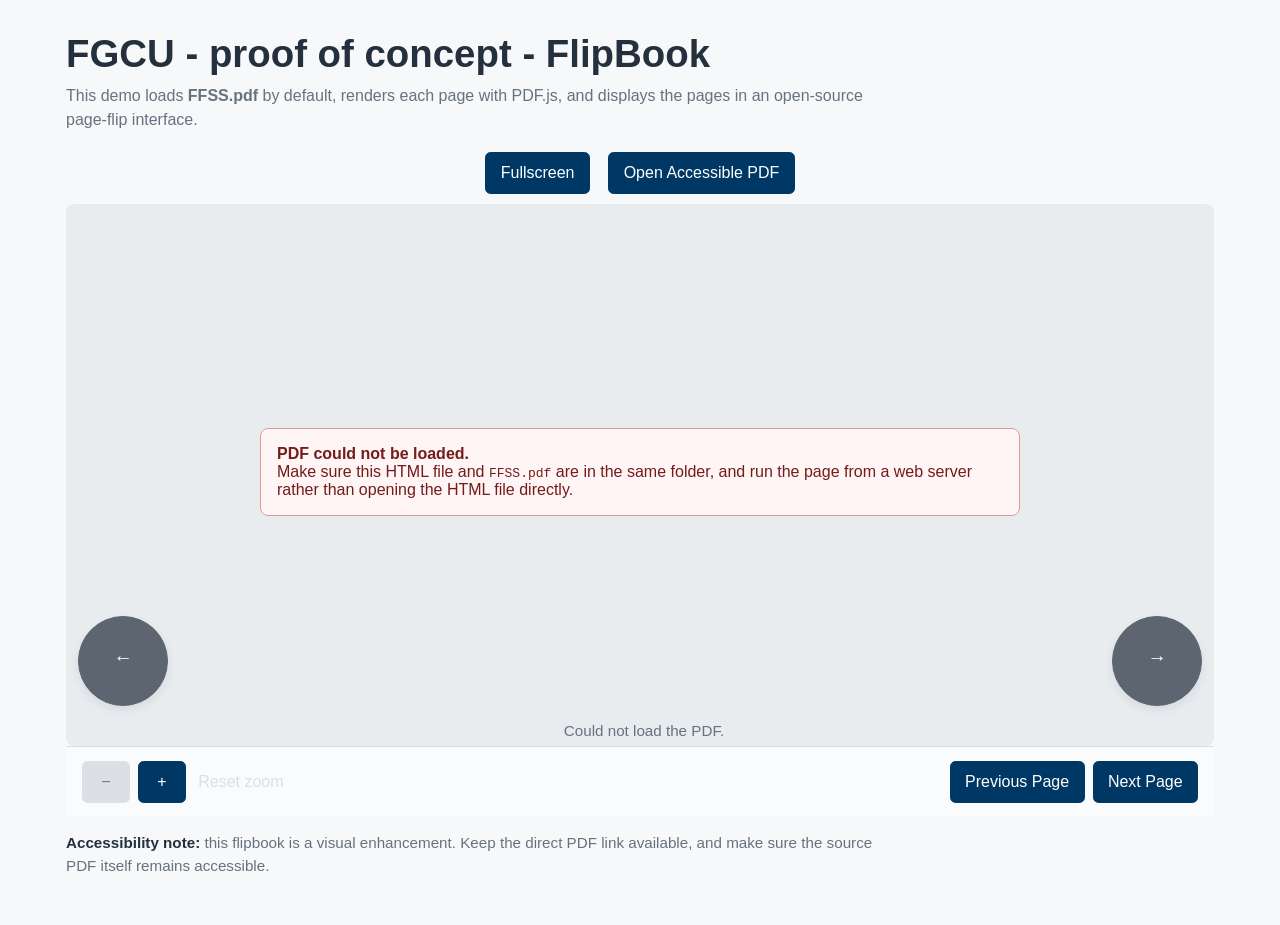
==== index.html @ 39fd260d "Add flipbook loading and zoom improvements" ====
<!doctype html>
<html lang="en">

<head>
  <meta charset="utf-8" />
  <meta name="viewport" content="width=device-width, initial-scale=1" />
  <title>FGCU - proof of concept - FlipBook</title>

  <!-- StPageFlip / page-flip CSS -->
  <link rel="stylesheet" href="vendor/page-flip/css/page-flip.css" />
  <link rel="stylesheet" href="styles.css" />
</head>

<body>
  <a class="skip-link" href="#main-content">Skip to main content</a>
  <main class="page-wrapper" id="main-content">
    <section class="intro" aria-labelledby="book-title">
      <h1 id="book-title">FGCU - proof of concept - FlipBook</h1>
      <p>
        This demo loads <strong>FFSS.pdf</strong> by default, renders each page with PDF.js,
        and displays the pages in an open-source page-flip interface.
      </p>
    </section>

    <div class="book-frame">
      <div class="book-topbar" role="group" aria-label="Book top controls">
        <button type="button" id="fullscreenBtn" aria-controls="flipbook" aria-label="Toggle fullscreen view">Fullscreen</button>

        <a class="pdf-link" href="FFSS.pdf" target="_blank" rel="noopener noreferrer" aria-label="Open the PDF in a new tab">
          Open Accessible PDF
        </a>
      </div>

      <div class="status-wrapper status-wrapper--top" aria-hidden="true">
        &nbsp;
      </div>
      <section class="book-shell" role="region" aria-label="PDF flipbook viewer" aria-describedby="flipbook-help">
        <div class="book-loading" id="bookLoading" aria-hidden="true">
          <img src="images/loading-bar-book.gif" alt="" />
        </div>
        <button type="button" class="book-nav-btn left" id="bookPrevBtn" aria-label="Previous page">←</button>
        <button type="button" class="book-nav-btn right" id="bookNextBtn" aria-label="Next page">→</button>
        <div class="cover-overlay" aria-hidden="true">
          <div class="cover-zone left"></div>
          <div class="cover-zone right"></div>
        </div>
        <p id="flipbook-help" class="sr-only">Use the previous and next buttons or the left and right arrow keys to move through the book.</p>
        <div id="flipbook" role="group" aria-label="Flipbook pages" tabindex="0"></div>
      </section>
      <div class="status-wrapper status-wrapper--bottom" role="status" aria-live="polite" aria-atomic="true">
        <span id="status">Loading PDF…</span>
      </div>

      <div class="toolbar" role="group" aria-label="Flipbook controls">
        <div class="zoom-group">
          <button type="button" class="zoom-btn" id="zoomOutBtn" aria-label="Zoom out">−</button>
          <button type="button" class="zoom-btn" id="zoomInBtn" aria-label="Zoom in">+</button>
          <button type="button" class="zoom-btn zoom-btn--text" id="resetZoomBtn" aria-label="Reset zoom">Reset zoom</button>
        </div>
        <div class="page-group">
          <button type="button" id="prevBtn" aria-controls="flipbook">Previous Page</button>
          <button type="button" id="nextBtn" aria-controls="flipbook">Next Page</button>
        </div>
      </div>
    </div>

    <p class="fallback-note">
      <strong>Accessibility note:</strong> this flipbook is a visual enhancement. Keep the
      direct PDF link available, and make sure the source PDF itself remains accessible.
    </p>
  </main>

  <!-- StPageFlip / page-flip -->
  <script src="vendor/page-flip/js/page-flip.browser.min.js"></script>

  <!-- PDF.js and flipbook setup -->
  <script type="module" src="app.js"></script>
</body>

</html>
---- vendor/page-flip/css/page-flip.css ----
.stf__parent {
  position: relative;
  display: block;
  box-sizing: border-box;
  transform: translateZ(0);

  -ms-touch-action: pan-y;
  touch-action: pan-y;
}

.sft__wrapper {
  position: relative;
  width: 100%;
  box-sizing: border-box;
}

.stf__parent canvas {
  position: absolute;
  width: 100%;
  height: 100%;
  left: 0;
  top: 0;
}

.stf__block {
  position: absolute;
  width: 100%;
  height: 100%;
  box-sizing: border-box;
  perspective: 2000px;
}

.stf__item {
  display: none;
  position: absolute;
  transform-style: preserve-3d;
}

.stf__outerShadow {
  position: absolute;
  left: 0;
  top: 0;
}

.stf__innerShadow {
  position: absolute;
  left: 0;
  top: 0;
}

.stf__hardShadow {
  position: absolute;
  left: 0;
  top: 0;
}

.stf__hardInnerShadow {
  position: absolute;
  left: 0;
  top: 0;
}
---- styles.css ----
:root {
  --bg: #f7f8fa;
  --panel: #ffffff;
  --text: #24303d;
  --muted: #67727f;
  --border: #d7dde3;
  --focus: #174a7c;
  --gray-accent: #e8ecef;
  --fgcu-navy: #003865;
  --fgcu-gold: #fdb913;
  --fgcu-green: #4f7942;
  --fgcu-disabled: #d9dde2;
  --fgcu-dark-gray: #5c6570;
}

* {
  box-sizing: border-box;
}

body {
  margin: 0;
  font-family: Arial, Helvetica, sans-serif;
  background: var(--bg);
  color: var(--text);
}

.skip-link {
  position: absolute;
  left: -9999px;
  top: 0;
  z-index: 1000;
  background: var(--fgcu-navy);
  color: #fff;
  padding: 0.75rem 1rem;
  border-radius: 0 0 0.35rem 0;
  text-decoration: none;
}

.skip-link:focus {
  left: 0;
}

.sr-only {
  position: absolute;
  width: 1px;
  height: 1px;
  padding: 0;
  margin: -1px;
  overflow: hidden;
  clip: rect(0, 0, 0, 0);
  white-space: nowrap;
  border: 0;
}

.page-wrapper {
  max-width: 1180px;
  margin: 0 auto;
  padding: 2rem 1rem;
}

.intro {
  max-width: 820px;
  margin-bottom: 1.25rem;
}

.intro h1 {
  margin: 0 0 0.5rem;
  font-size: clamp(1.7rem, 3vw, 2.4rem);
}

.intro p {
  margin: 0;
  color: var(--muted);
  line-height: 1.5;
}

.book-frame {
  overflow: hidden;
}

.toolbar {
  display: flex;
  flex-wrap: wrap;
  justify-content: space-between;
  gap: 0.5rem;
  align-items: center;
  padding: 0.85rem 1rem;
  background: #f9fbfc;
  border-top: 1px solid var(--border);
}

.toolbar .zoom-group,
.toolbar .page-group {
  display: flex;
  align-items: center;
  gap: 0.5rem;
  flex-wrap: wrap;
}

.toolbar .page-group {
  margin-left: auto;
}

.toolbar .zoom-btn {
  min-width: 3rem;
  padding-inline: 0.7rem;
}

.toolbar .zoom-btn--text {
  background: transparent;
  border-color: transparent;
  color: var(--fgcu-navy);
  padding-inline: 0.2rem;
  min-width: auto;
}

.toolbar .zoom-btn--text:hover {
  background: transparent;
  color: #002b4d;
  text-decoration: underline;
}

.toolbar .zoom-btn--text:disabled {
  background: transparent;
  border-color: transparent;
  color: var(--fgcu-disabled);
  text-decoration: none;
}

.page-status {
  display: flex;
  justify-content: center;
  align-items: center;
  padding: 0.65rem 1rem;
  background: #f3f5f7;
  color: var(--muted);
  font-size: 0.95rem;
}

.status-wrapper {
  width: 100%;
  display: flex;
  justify-content: center;
  align-items: center;
  background: var(--gray-accent);
}

.status-wrapper--top {
  border-top-left-radius: 0.5rem;
  border-top-right-radius: 0.5rem;
}

.status-wrapper--bottom {
  border-bottom-left-radius: 0.5rem;
  border-bottom-right-radius: 0.5rem;
}

.book-topbar {
  display: flex;
  justify-content: center;
  gap: 0.75rem;
  padding: 0 0 10px 0;
}

.book-topbar button,
.book-topbar .pdf-link {
  margin: 0 0.2rem;
}

button,
.pdf-link {
  border: 1px solid var(--fgcu-navy);
  background: var(--fgcu-navy);
  color: #fff;
  padding: 0.65rem 0.9rem;
  border-radius: 0.35rem;
  cursor: pointer;
  font-size: 1rem;
  line-height: 1.2;
  text-decoration: none;
}

button:hover,
.pdf-link:hover {
  background: #002b4d;
}

button:focus,
.pdf-link:focus {
  outline: 3px solid rgba(253, 185, 19, 0.35);
  outline-offset: 2px;
}

button:disabled,
.book-nav-btn:disabled {
  background: var(--fgcu-disabled);
  border-color: var(--fgcu-disabled);
  color: #6b6b6b;
  cursor: not-allowed;
  opacity: 0.9;
}

#status {
  min-height: 1.5rem;
  font-size: 0.95rem;
  color: var(--muted);
  margin-left: 0.5rem;
}

.book-shell {
  position: relative;
  isolation: isolate;
  padding: 1rem 3rem;
  overflow: hidden;
  min-height: 500px;
  display: flex;
  align-items: center;
  justify-content: center;
  background: var(--gray-accent);
  scrollbar-width: none;
  -ms-overflow-style: none;
  touch-action: none;
}

.book-shell::-webkit-scrollbar {
  display: none;
}

.book-shell.is-zoomed {
  cursor: grab;
}

.book-shell.is-zoomed.is-dragging {
  cursor: grabbing;
}

.book-shell.is-zoomed .book-nav-btn {
  display: none;
}

.book-loading {
  position: absolute;
  inset: 0;
  z-index: 5;
  display: flex;
  align-items: center;
  justify-content: center;
  background: var(--gray-accent);
  pointer-events: none;
}

.book-loading.is-hidden {
  display: none;
}

.book-loading img {
  display: block;
  max-width: min(130px, 30vw);
  height: auto;
  opacity: 0.5;
}

#flipbook {
  transform: translate(var(--flipbook-pan-x, 0px), var(--flipbook-pan-y, 0px)) scale(var(--flipbook-zoom, 1));
  transform-origin: center center;
  transition: transform 0.2s ease;
  will-change: transform;
}

.book-shell.is-zoomed #flipbook {
  transition: none;
}

.book-nav-btn {
  position: absolute;
  bottom: 1rem;
  z-index: 2;
  width: 90px;
  height: 90px;
  border: 1px solid var(--fgcu-dark-gray);
  border-radius: 50%;
  background: var(--fgcu-dark-gray);
  color: #fff;
  box-shadow: 0 4px 10px rgba(15, 23, 42, 0.08);
  display: flex;
  align-items: center;
  justify-content: center;
  font-size: 1.2rem;
  font-weight: 700;
  padding: 0px 0px 6px 0px;
  line-height: 1;
}

.book-nav-btn:hover {
  background: #6a737c;
}

.book-nav-btn.left {
  left: 0.75rem;
  background: var(--fgcu-dark-gray);
  border-color: var(--fgcu-dark-gray);
}

.book-nav-btn.right {
  right: 0.75rem;
  background: var(--fgcu-dark-gray);
  border-color: var(--fgcu-dark-gray);
}

.book-nav-btn.left:hover {
  background: #6a737c;
  border-color: #6a737c;
}

.book-nav-btn.right:hover {
  background: #6a737c;
  border-color: #6a737c;
}

.cover-overlay {
  position: absolute;
  inset: 0;
  z-index: 3;
  pointer-events: none;
  display: none;
}

.cover-zone {
  position: absolute;
  top: 0;
  bottom: 0;
  width: 50%;
  background: rgba(15, 23, 42, 0.08);
  border: 3px solid transparent;
  box-sizing: border-box;
  pointer-events: auto;
  touch-action: manipulation;
  cursor: pointer;
  z-index: 4;
}

.cover-zone.left {
  left: 0;
  border-color: red;
}

.cover-zone.right {
  right: 0;
  border-color: green;
}

#flipbook {
  position: relative;
  z-index: 1;
  margin: 0 auto;
  border: 40px solid var(--gray-accent);
}

.page {
  background: white;
  box-shadow: 0 0 10px rgba(0, 0, 0, 0.16);
  overflow: hidden;
}

.page canvas {
  display: block;
  width: 100%;
  height: 100%;
}

.fallback-note {
  max-width: 820px;
  margin-top: 1rem;
  font-size: 0.95rem;
  color: var(--muted);
  line-height: 1.5;
}

.fallback-note strong {
  color: var(--text);
}

.error {
  max-width: 760px;
  padding: 1rem;
  border: 1px solid #d99;
  background: #fff5f5;
  color: #741b1b;
  border-radius: 0.5rem;
}

@media (max-width: 767px) {
  .page-wrapper {
    padding: 0;
  }

  .intro {
    padding: 1rem 1rem 0;
  }

  .book-frame {
    border: 0;
    border-radius: 0;
    box-shadow: none;
    width: 100%;
    background: transparent;
  }

  .cover-overlay {
    display: block;
  }

  .cover-zone {
    background: transparent;
    border: 0;
  }

  .toolbar {
    align-items: stretch;
    padding: 0.85rem 1rem;
  }

  button,
  .pdf-link {
    width: 100%;
    text-align: center;
  }

  #status {
    width: 100%;
    margin-left: 0;
  }

  .book-shell {
    min-height: 420px;
    padding: 0.5rem 2.5rem;
  }
}
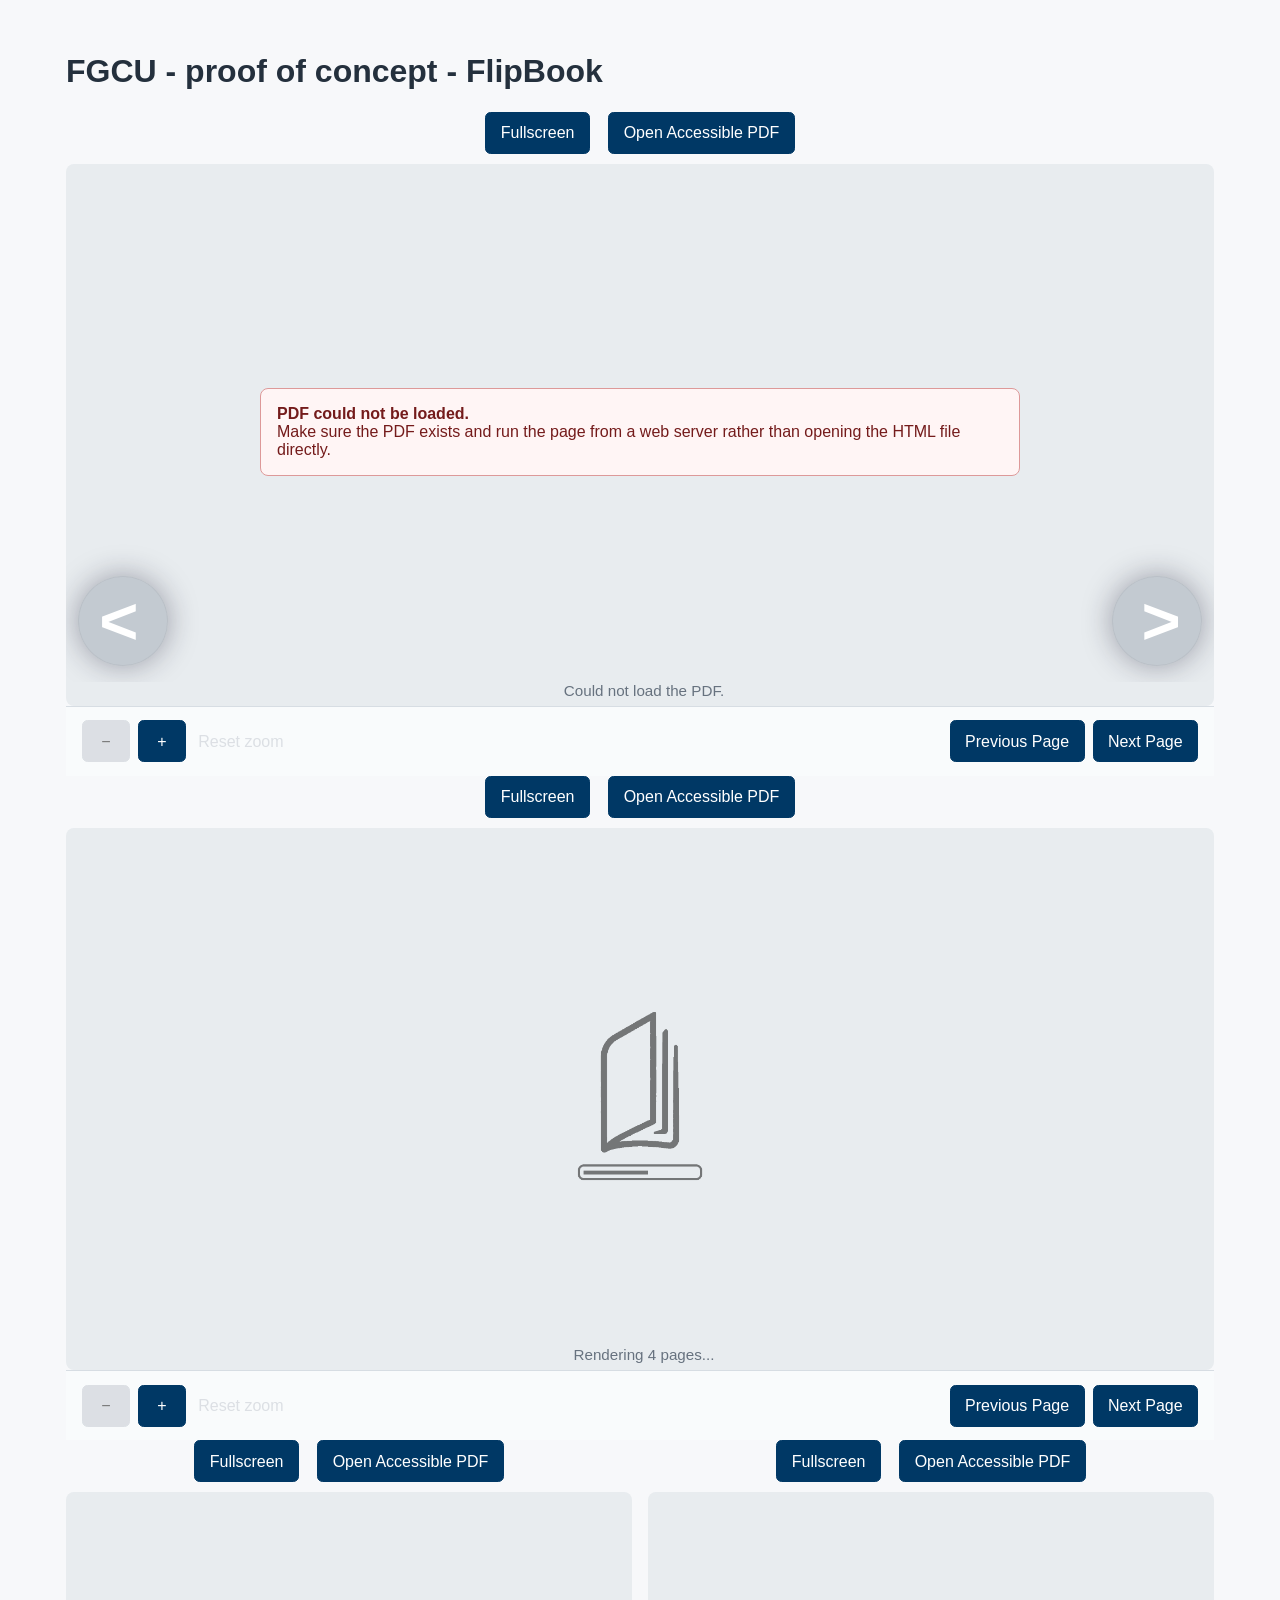
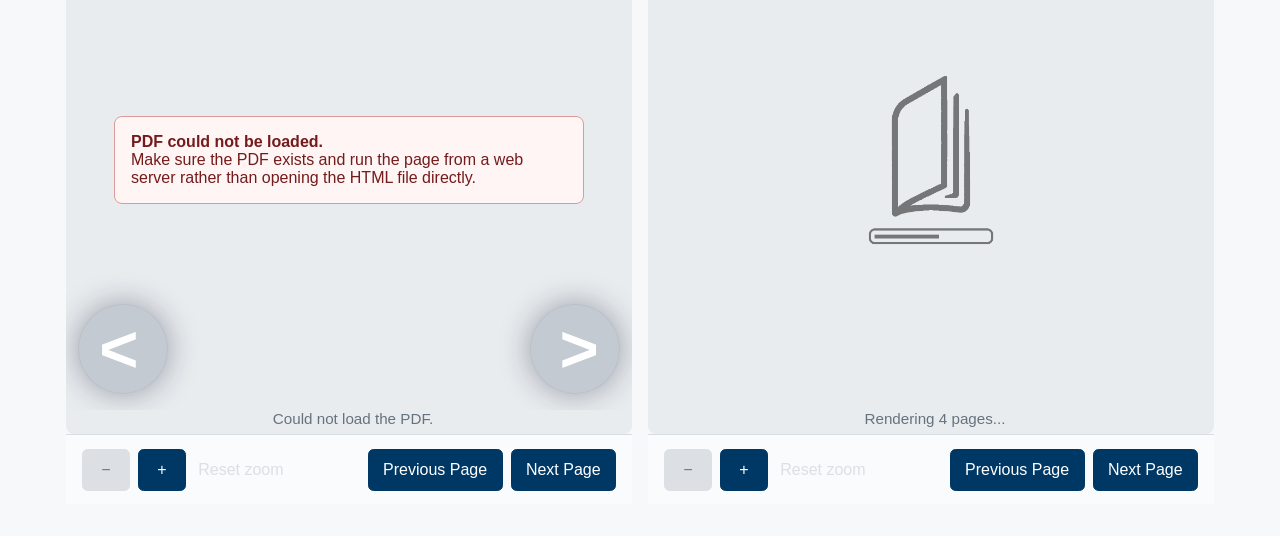
==== commit 5652e5f4: "Refactor flipbook into reusable instances" ====
--- a/index.html
+++ b/index.html
@@ -14,60 +14,17 @@
 <body>
   <a class="skip-link" href="#main-content">Skip to main content</a>
   <main class="page-wrapper" id="main-content">
-    <section class="intro" aria-labelledby="book-title">
-      <h1 id="book-title">FGCU - proof of concept - FlipBook</h1>
-      <p>
-        This demo loads <strong>FFSS.pdf</strong> by default, renders each page with PDF.js,
-        and displays the pages in an open-source page-flip interface.
-      </p>
-    </section>
+    <h1 id="book-title">FGCU - proof of concept - FlipBook</h1>
 
-    <div class="book-frame">
-      <div class="book-topbar" role="group" aria-label="Book top controls">
-        <button type="button" id="fullscreenBtn" aria-controls="flipbook" aria-label="Toggle fullscreen view">Fullscreen</button>
+    <div class="pdf-flipbook" data-pdf-url="Annual_Report_Concept_Windows_v3_spreads 1.pdf"></div>
+    <div class="pdf-flipbook" data-pdf-url="FFSS.pdf"></div>
 
-        <a class="pdf-link" href="FFSS.pdf" target="_blank" rel="noopener noreferrer" aria-label="Open the PDF in a new tab">
-          Open Accessible PDF
-        </a>
-      </div>
 
-      <div class="status-wrapper status-wrapper--top" aria-hidden="true">
-        &nbsp;
-      </div>
-      <section class="book-shell" role="region" aria-label="PDF flipbook viewer" aria-describedby="flipbook-help">
-        <div class="book-loading" id="bookLoading" aria-hidden="true">
-          <img src="images/loading-bar-book.gif" alt="" />
-        </div>
-        <button type="button" class="book-nav-btn left" id="bookPrevBtn" aria-label="Previous page">←</button>
-        <button type="button" class="book-nav-btn right" id="bookNextBtn" aria-label="Next page">→</button>
-        <div class="cover-overlay" aria-hidden="true">
-          <div class="cover-zone left"></div>
-          <div class="cover-zone right"></div>
-        </div>
-        <p id="flipbook-help" class="sr-only">Use the previous and next buttons or the left and right arrow keys to move through the book.</p>
-        <div id="flipbook" role="group" aria-label="Flipbook pages" tabindex="0"></div>
-      </section>
-      <div class="status-wrapper status-wrapper--bottom" role="status" aria-live="polite" aria-atomic="true">
-        <span id="status">Loading PDF…</span>
-      </div>
-
-      <div class="toolbar" role="group" aria-label="Flipbook controls">
-        <div class="zoom-group">
-          <button type="button" class="zoom-btn" id="zoomOutBtn" aria-label="Zoom out">−</button>
-          <button type="button" class="zoom-btn" id="zoomInBtn" aria-label="Zoom in">+</button>
-          <button type="button" class="zoom-btn zoom-btn--text" id="resetZoomBtn" aria-label="Reset zoom">Reset zoom</button>
-        </div>
-        <div class="page-group">
-          <button type="button" id="prevBtn" aria-controls="flipbook">Previous Page</button>
-          <button type="button" id="nextBtn" aria-controls="flipbook">Next Page</button>
-        </div>
-      </div>
+    <div class="book-container">
+      <div class="pdf-flipbook" data-pdf-url="Annual_Report_Concept_Windows_v3_spreads 1.pdf"></div>
+      <div class="pdf-flipbook" data-pdf-url="FFSS.pdf"></div>
     </div>
 
-    <p class="fallback-note">
-      <strong>Accessibility note:</strong> this flipbook is a visual enhancement. Keep the
-      direct PDF link available, and make sure the source PDF itself remains accessible.
-    </p>
   </main>
 
   <!-- StPageFlip / page-flip -->
--- a/styles.css
+++ b/styles.css
@@ -78,6 +78,17 @@
   overflow: hidden;
 }
 
+.book-container {
+  display: grid;
+  grid-template-columns: minmax(0, 1fr) minmax(0, 1fr);
+  gap: 1rem;
+  width: 100%;
+}
+
+.book-container > * {
+  min-width: 0;
+}
+
 .toolbar {
   display: flex;
   flex-wrap: wrap;
@@ -200,7 +211,7 @@
   opacity: 0.9;
 }
 
-#status {
+.status {
   min-height: 1.5rem;
   font-size: 0.95rem;
   color: var(--muted);
@@ -238,6 +249,10 @@
   display: none;
 }
 
+.book-nav-btn:disabled {
+  display: none;
+}
+
 .book-loading {
   position: absolute;
   inset: 0;
@@ -260,14 +275,17 @@
   opacity: 0.5;
 }
 
-#flipbook {
+.flipbook-viewport {
+  width: 100%;
+  display: flex;
+  justify-content: center;
   transform: translate(var(--flipbook-pan-x, 0px), var(--flipbook-pan-y, 0px)) scale(var(--flipbook-zoom, 1));
   transform-origin: center center;
   transition: transform 0.2s ease;
   will-change: transform;
 }
 
-.book-shell.is-zoomed #flipbook {
+.book-shell.is-zoomed .flipbook-viewport {
   transition: none;
 }
 
@@ -277,17 +295,17 @@
   z-index: 2;
   width: 90px;
   height: 90px;
-  border: 1px solid var(--fgcu-dark-gray);
+  border: 1px solid #0000000d;
   border-radius: 50%;
-  background: var(--fgcu-dark-gray);
+  background: #65748547;
   color: #fff;
-  box-shadow: 0 4px 10px rgba(15, 23, 42, 0.08);
-  display: flex;
-  align-items: center;
-  justify-content: center;
-  font-size: 1.2rem;
+  box-shadow: 0 0px 30px rgb(25 26 49 / 38%);
+  display: flex;
+  align-items: center;
+  justify-content: center;
+  font-size: 4.2rem;
   font-weight: 700;
-  padding: 0px 0px 6px 0px;
+  padding: 0;
   line-height: 1;
 }
 
@@ -297,14 +315,18 @@
 
 .book-nav-btn.left {
   left: 0.75rem;
-  background: var(--fgcu-dark-gray);
-  border-color: var(--fgcu-dark-gray);
+}
+
+.book-nav-btn.left {
+  padding-right: 0.12em;
 }
 
 .book-nav-btn.right {
   right: 0.75rem;
-  background: var(--fgcu-dark-gray);
-  border-color: var(--fgcu-dark-gray);
+}
+
+.book-nav-btn.right {
+  padding-left: 0.12em;
 }
 
 .book-nav-btn.left:hover {
@@ -349,11 +371,11 @@
   border-color: green;
 }
 
-#flipbook {
+.flipbook-viewport {
   position: relative;
   z-index: 1;
   margin: 0 auto;
-  border: 40px solid var(--gray-accent);
+  /* border: 40px solid var(--gray-accent); */
 }
 
 .page {
@@ -406,6 +428,10 @@
     background: transparent;
   }
 
+  .book-container {
+    grid-template-columns: 1fr;
+  }
+
   .cover-overlay {
     display: block;
   }
@@ -426,7 +452,7 @@
     text-align: center;
   }
 
-  #status {
+  .status {
     width: 100%;
     margin-left: 0;
   }
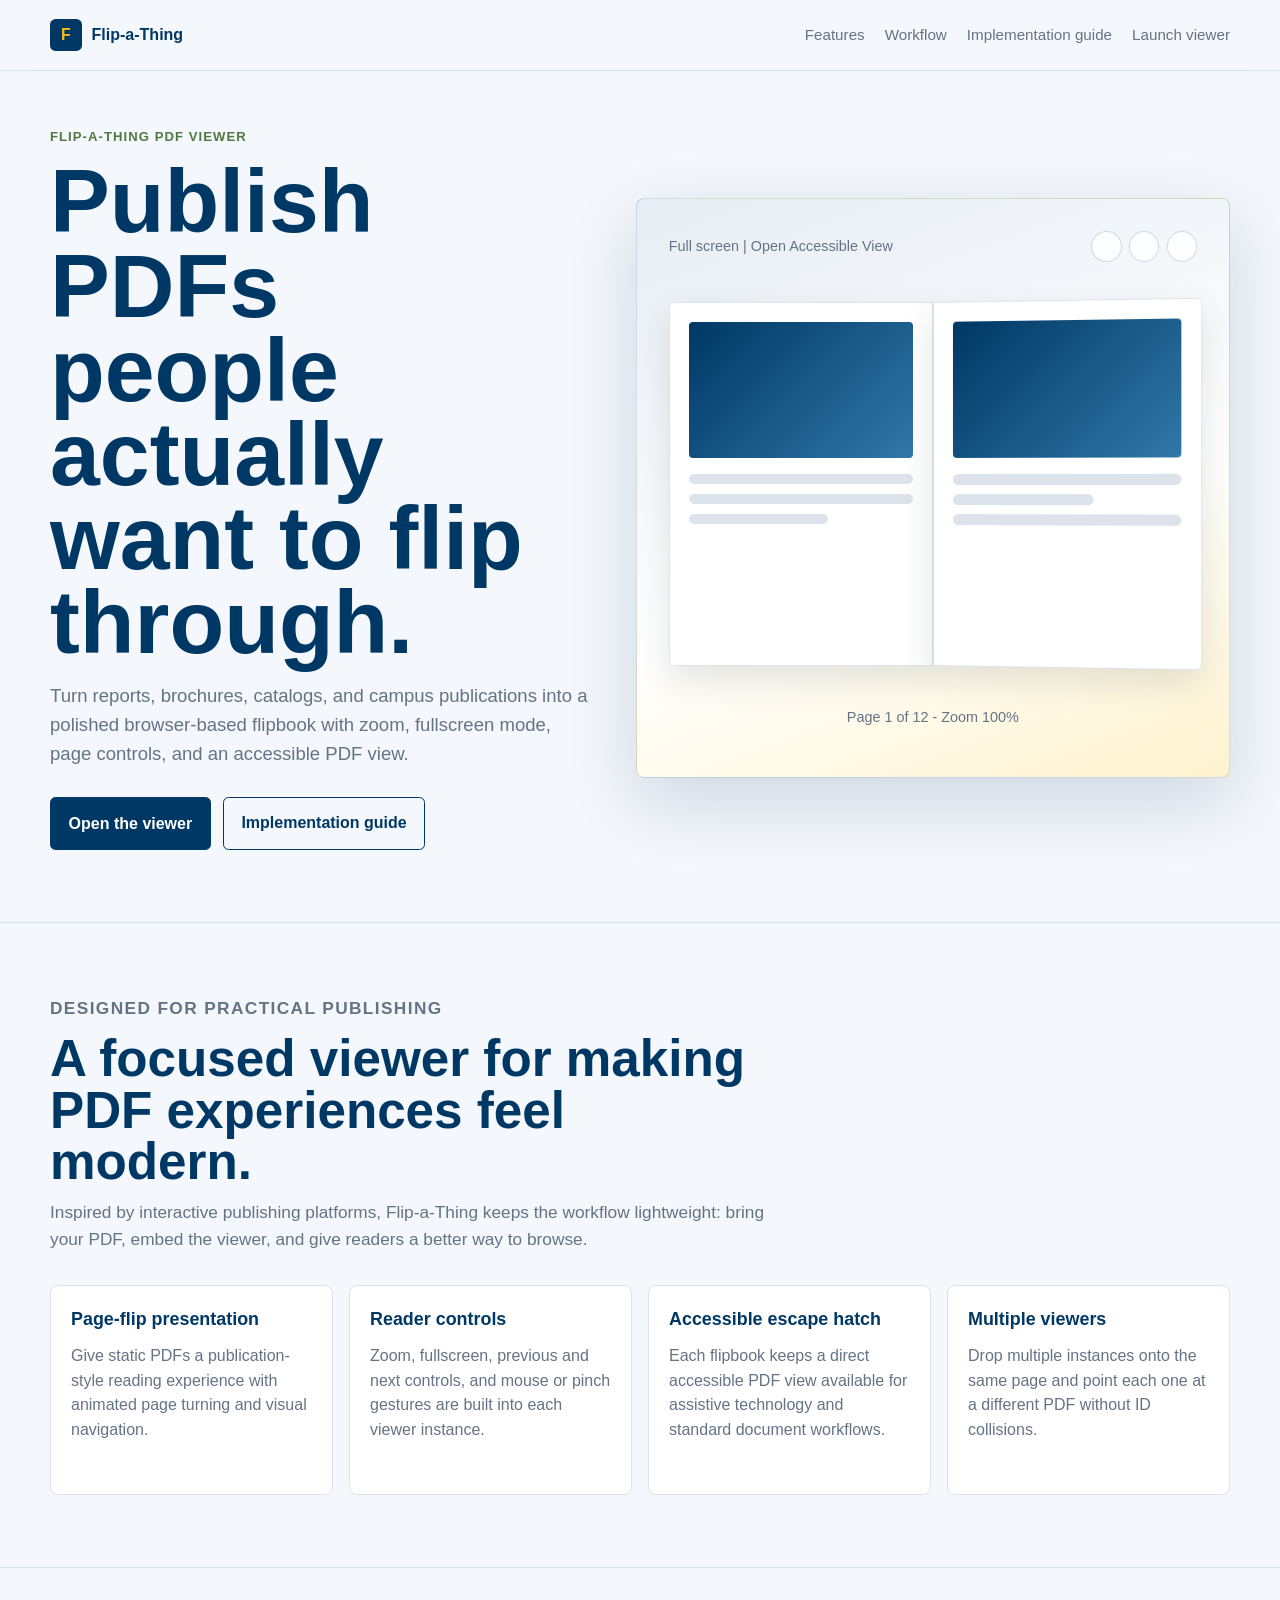
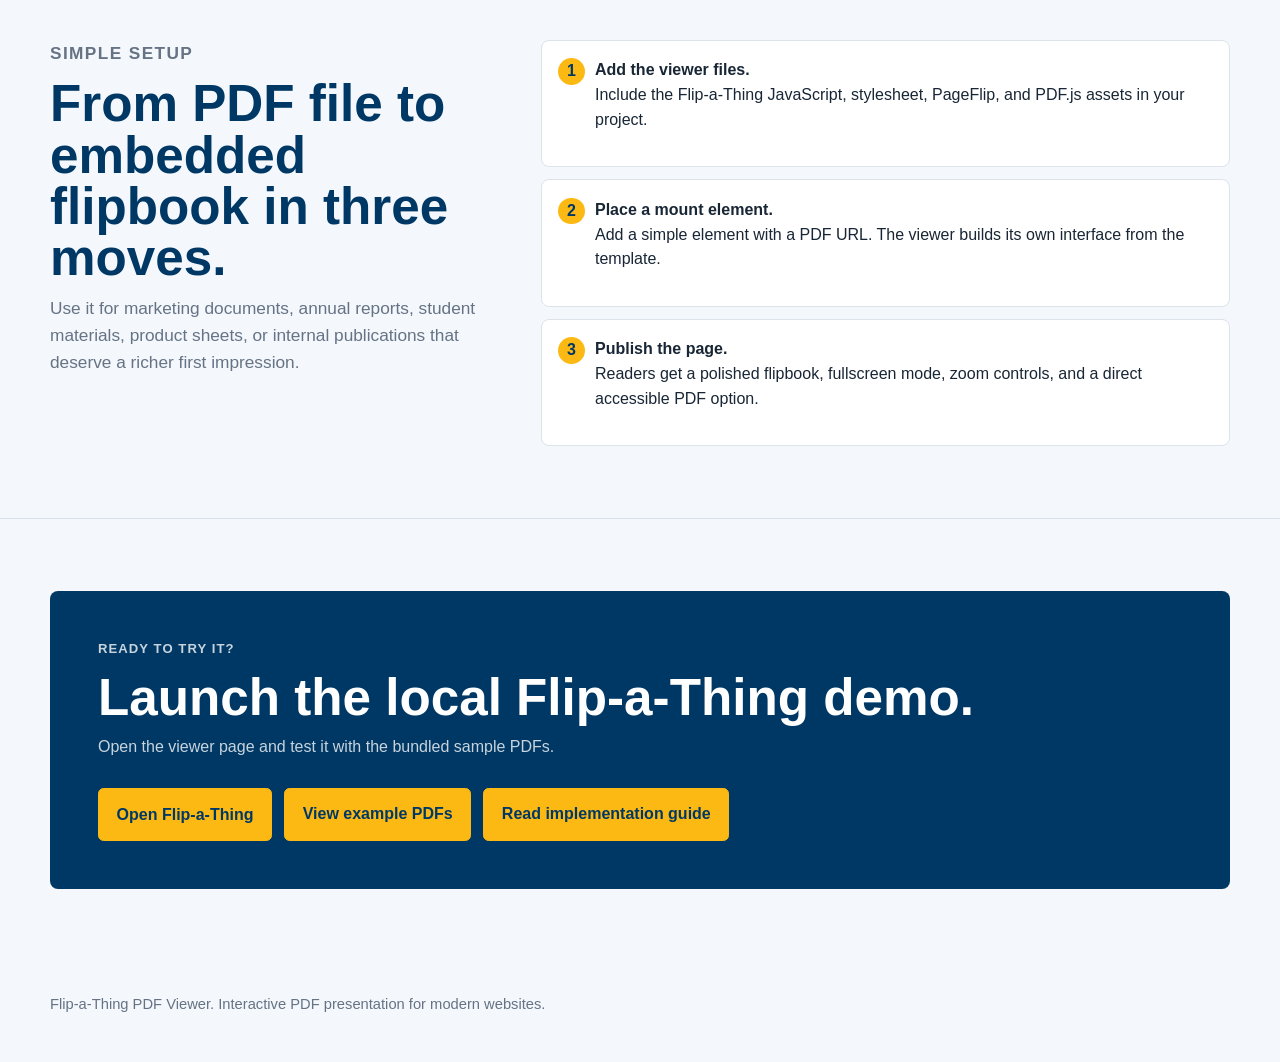
==== commit e23a91e4: "adds the new marketing pages" ====
--- a/index.html
+++ b/index.html
@@ -4,34 +4,691 @@
 <head>
   <meta charset="utf-8" />
   <meta name="viewport" content="width=device-width, initial-scale=1" />
-  <title>FGCU - proof of concept - FlipBook</title>
-
-  <!-- StPageFlip / page-flip CSS -->
+  <meta name="description" content="Flip-a-Thing turns PDFs into polished, responsive flipbook viewers for reports, brochures, catalogs, and campus publications." />
+  <title>Flip-a-Thing PDF Viewer</title>
   <link rel="stylesheet" href="vendor/page-flip/css/page-flip.css" />
-  <link rel="stylesheet" href="styles.css" />
+  <link rel="stylesheet" href="flip-a-thing/styles.css" />
+  <style>
+    :root {
+      --navy: #003865;
+      --gold: #fdb913;
+      --ink: #182635;
+      --muted: #657385;
+      --line: #dce3ea;
+      --paper: #ffffff;
+      --wash: #f4f7fb;
+      --green: #4f7942;
+    }
+
+    * {
+      box-sizing: border-box;
+    }
+
+    body {
+      margin: 0;
+      font-family: Arial, Helvetica, sans-serif;
+      color: var(--ink);
+      background: var(--wash);
+      line-height: 1.55;
+    }
+
+    a {
+      color: inherit;
+    }
+
+    .page-shell {
+      width: min(1180px, calc(100% - 32px));
+      margin: 0 auto;
+    }
+
+    .site-header {
+      position: sticky;
+      top: 0;
+      z-index: 10;
+      background: rgba(244, 247, 251, 0.92);
+      border-bottom: 1px solid rgba(0, 56, 101, 0.12);
+      backdrop-filter: blur(14px);
+    }
+
+    .nav {
+      display: flex;
+      align-items: center;
+      justify-content: space-between;
+      gap: 1rem;
+      min-height: 70px;
+    }
+
+    .brand {
+      display: inline-flex;
+      align-items: center;
+      gap: 0.6rem;
+      font-weight: 800;
+      text-decoration: none;
+      color: var(--navy);
+    }
+
+    .brand-mark {
+      display: inline-grid;
+      place-items: center;
+      width: 2rem;
+      height: 2rem;
+      border-radius: 0.35rem;
+      background: var(--navy);
+      color: var(--gold);
+      font-weight: 900;
+    }
+
+    .nav-links {
+      display: flex;
+      align-items: center;
+      gap: 1.25rem;
+      color: var(--muted);
+      font-size: 0.95rem;
+    }
+
+    .nav-links a {
+      text-decoration: none;
+    }
+
+    .hero {
+      min-height: calc(100vh - 70px);
+      display: grid;
+      grid-template-columns: minmax(0, 0.95fr) minmax(360px, 1.05fr);
+      gap: 3rem;
+      align-items: center;
+      padding: 3.5rem 0 4.5rem;
+    }
+
+    .eyebrow {
+      margin: 0 0 0.75rem;
+      color: var(--green);
+      font-size: 0.82rem;
+      font-weight: 800;
+      letter-spacing: 0.08em;
+      text-transform: uppercase;
+    }
+
+    h1,
+    h2,
+    h3,
+    p {
+      margin-top: 0;
+    }
+
+    h1 {
+      margin-bottom: 1.1rem;
+      color: var(--navy);
+      font-size: clamp(2.7rem, 7vw, 5.9rem);
+      line-height: 0.94;
+    }
+
+    .hero-copy {
+      max-width: 620px;
+    }
+
+    .hero-copy > p:not(.eyebrow) {
+      max-width: 540px;
+      color: var(--muted);
+      font-size: 1.16rem;
+    }
+
+    .actions {
+      display: flex;
+      flex-wrap: wrap;
+      gap: 0.75rem;
+      margin-top: 1.8rem;
+    }
+
+    .button {
+      display: inline-flex;
+      align-items: center;
+      justify-content: center;
+      min-height: 3rem;
+      padding: 0.8rem 1.1rem;
+      border: 1px solid var(--navy);
+      border-radius: 0.35rem;
+      text-decoration: none;
+      font-weight: 800;
+      transition: background-color 300ms ease, color 300ms ease, border-color 300ms ease;
+    }
+
+    .button.primary {
+      background: var(--navy);
+      color: #fff;
+    }
+
+    .button.secondary {
+      background: transparent;
+      color: var(--navy);
+    }
+
+    .button:hover {
+      background: #002b4d;
+      border-color: #002b4d;
+      color: #fff;
+    }
+
+    .button {
+      cursor: pointer;
+      font-size: 1rem;
+    }
+
+    .viewer-preview {
+      position: relative;
+      min-height: 580px;
+      padding: 2rem;
+      background: linear-gradient(160deg, #e7edf4, #ffffff 58%, #fff3cf);
+      border: 1px solid rgba(0, 56, 101, 0.16);
+      border-radius: 0.5rem;
+      overflow: hidden;
+      box-shadow: 0 24px 70px rgba(0, 56, 101, 0.16);
+    }
+
+    .mock-toolbar,
+    .mock-status {
+      display: flex;
+      align-items: center;
+      justify-content: space-between;
+      gap: 1rem;
+      color: var(--muted);
+      font-size: 0.9rem;
+    }
+
+    .mock-tools {
+      display: flex;
+      gap: 0.45rem;
+    }
+
+    .mock-dot {
+      width: 1.9rem;
+      height: 1.9rem;
+      border: 1px solid rgba(0, 56, 101, 0.18);
+      border-radius: 999px;
+      background: rgba(255, 255, 255, 0.75);
+    }
+
+    .mock-book {
+      position: relative;
+      display: grid;
+      grid-template-columns: 1fr 1fr;
+      gap: 0;
+      margin: 2.5rem auto;
+      width: min(100%, 620px);
+      aspect-ratio: 1.45;
+      perspective: 1000px;
+    }
+
+    .mock-page {
+      padding: 1.2rem;
+      background: var(--paper);
+      border: 1px solid #dde4ec;
+      box-shadow: 0 14px 35px rgba(24, 38, 53, 0.12);
+      overflow: hidden;
+    }
+
+    .mock-page:first-child {
+      border-radius: 0.35rem 0 0 0.35rem;
+    }
+
+    .mock-page:last-child {
+      border-radius: 0 0.35rem 0.35rem 0;
+      transform: rotateY(-5deg);
+      transform-origin: left center;
+    }
+
+    .mock-band {
+      height: 42%;
+      margin-bottom: 1rem;
+      background: linear-gradient(135deg, var(--navy), #3177a8);
+      border-radius: 0.25rem;
+    }
+
+    .mock-line {
+      height: 0.65rem;
+      margin-bottom: 0.6rem;
+      background: #dce3ea;
+      border-radius: 999px;
+    }
+
+    .mock-line.short {
+      width: 62%;
+    }
+
+    .mock-status {
+      justify-content: center;
+    }
+
+    .section {
+      padding: 4.5rem 0;
+      border-top: 1px solid rgba(0, 56, 101, 0.12);
+    }
+
+    .section-heading {
+      max-width: 720px;
+      margin-bottom: 2rem;
+    }
+
+    h2 {
+      margin-bottom: 0.75rem;
+      color: var(--navy);
+      font-size: clamp(2rem, 4vw, 3.2rem);
+      line-height: 1;
+    }
+
+    .section-heading p {
+      color: var(--muted);
+      font-size: 1.08rem;
+    }
+
+    .feature-grid {
+      display: grid;
+      grid-template-columns: repeat(4, minmax(0, 1fr));
+      gap: 1rem;
+    }
+
+    .feature {
+      min-height: 210px;
+      padding: 1.25rem;
+      background: #fff;
+      border: 1px solid var(--line);
+      border-radius: 0.5rem;
+    }
+
+    .feature strong {
+      display: block;
+      margin-bottom: 0.65rem;
+      color: var(--navy);
+      font-size: 1.12rem;
+    }
+
+    .feature p {
+      color: var(--muted);
+    }
+
+    .split {
+      display: grid;
+      grid-template-columns: minmax(0, 0.8fr) minmax(0, 1.2fr);
+      gap: 2rem;
+      align-items: start;
+    }
+
+    .steps {
+      display: grid;
+      gap: 0.75rem;
+      counter-reset: steps;
+    }
+
+    .step {
+      position: relative;
+      padding: 1.1rem 1.1rem 1.1rem 3.3rem;
+      background: #fff;
+      border: 1px solid var(--line);
+      border-radius: 0.5rem;
+      counter-increment: steps;
+    }
+
+    .step::before {
+      content: counter(steps);
+      position: absolute;
+      left: 1rem;
+      top: 1.1rem;
+      display: grid;
+      place-items: center;
+      width: 1.65rem;
+      height: 1.65rem;
+      border-radius: 999px;
+      background: var(--gold);
+      color: var(--navy);
+      font-weight: 900;
+    }
+
+    .cta {
+      padding: 3rem;
+      background: var(--navy);
+      color: #fff;
+      border-radius: 0.5rem;
+    }
+
+    .cta h2 {
+      color: #fff;
+    }
+
+    .cta p {
+      max-width: 650px;
+      color: rgba(255, 255, 255, 0.78);
+    }
+
+    .cta .button {
+      border-color: var(--gold);
+      background: var(--gold);
+      color: var(--navy);
+    }
+
+    .footer {
+      padding: 2rem 0;
+      color: var(--muted);
+      font-size: 0.92rem;
+    }
+
+    .viewer-modal {
+      position: fixed;
+      inset: 0;
+      z-index: 100;
+      display: none;
+      align-items: center;
+      justify-content: center;
+      padding: 1rem;
+      background: rgba(14, 24, 38, 0.72);
+    }
+
+    .viewer-modal.is-open {
+      display: flex;
+    }
+
+    .viewer-dialog {
+      width: min(1180px, 100%);
+      max-height: min(92vh, 980px);
+      overflow: auto;
+      background: #f4f7fb;
+      border-radius: 0.5rem;
+      box-shadow: 0 24px 80px rgba(0, 0, 0, 0.35);
+    }
+
+    .viewer-dialog__header {
+      display: flex;
+      align-items: center;
+      justify-content: space-between;
+      gap: 1rem;
+      padding: 1rem;
+      border-bottom: 1px solid rgba(0, 56, 101, 0.14);
+    }
+
+    .viewer-dialog__header h2 {
+      margin: 0;
+      font-size: 1.25rem;
+      line-height: 1.2;
+    }
+
+    .modal-close {
+      width: 2.25rem;
+      height: 2.25rem;
+      padding: 0;
+      border-radius: 999px;
+      border: 1px solid rgba(0, 56, 101, 0.2);
+      background: #fff;
+      color: var(--navy);
+      cursor: pointer;
+      font-size: 1.35rem;
+      line-height: 1;
+    }
+
+    .viewer-dialog__body {
+      padding: 1rem;
+    }
+
+    .viewer-dialog__body .pdf-flipbook {
+      margin: 0;
+    }
+
+    .pdf-picker {
+      display: flex;
+      justify-content: center;
+      margin: 1.25rem auto 0;
+    }
+
+    .pdf-picker select {
+      width: min(680px, 100%);
+      min-height: 3.25rem;
+      padding: 0 1rem;
+      border: 1px solid rgba(0, 56, 101, 0.24);
+      border-radius: 0.35rem;
+      background: #fff;
+      color: var(--ink);
+      font: inherit;
+      font-weight: 700;
+      text-align: center;
+    }
+
+    @media (max-width: 900px) {
+      .hero,
+      .split {
+        grid-template-columns: 1fr;
+      }
+
+      .viewer-preview {
+        min-height: auto;
+      }
+
+      .feature-grid {
+        grid-template-columns: repeat(2, minmax(0, 1fr));
+      }
+    }
+
+    @media (max-width: 620px) {
+      .nav {
+        align-items: flex-start;
+        flex-direction: column;
+        padding: 1rem 0;
+      }
+
+      .nav-links {
+        width: 100%;
+        justify-content: space-between;
+        gap: 0.6rem;
+      }
+
+      .hero {
+        padding-top: 2rem;
+      }
+
+      .feature-grid {
+        grid-template-columns: 1fr;
+      }
+
+      .viewer-preview,
+      .cta {
+        padding: 1rem;
+      }
+    }
+  </style>
 </head>
 
 <body>
-  <a class="skip-link" href="#main-content">Skip to main content</a>
-  <main class="page-wrapper" id="main-content">
-    <h1 id="book-title">FGCU - proof of concept - FlipBook</h1>
-
-    <div class="pdf-flipbook" data-pdf-url="Annual_Report_Concept_Windows_v3_spreads 1.pdf"></div>
-    <div class="pdf-flipbook" data-pdf-url="FFSS.pdf"></div>
-
-
-    <div class="book-container">
-      <div class="pdf-flipbook" data-pdf-url="Annual_Report_Concept_Windows_v3_spreads 1.pdf"></div>
-      <div class="pdf-flipbook" data-pdf-url="FFSS.pdf"></div>
+  <header class="site-header">
+    <div class="page-shell nav">
+      <a class="brand" href="#top" aria-label="Flip-a-Thing home">
+        <span class="brand-mark">F</span>
+        <span>Flip-a-Thing</span>
+      </a>
+      <nav class="nav-links" aria-label="Primary navigation">
+        <a href="#features">Features</a>
+        <a href="#workflow">Workflow</a>
+        <a href="flip-a-thing/index.html">Implementation guide</a>
+        <a href="#viewer-modal" data-open-viewer>Launch viewer</a>
+      </nav>
     </div>
-
+  </header>
+
+  <main>
+    <section class="page-shell hero" id="top">
+      <div class="hero-copy">
+        <p class="eyebrow">Flip-a-Thing PDF Viewer</p>
+        <h1>Publish PDFs people actually want to flip through.</h1>
+        <p>Turn reports, brochures, catalogs, and campus publications into a polished browser-based flipbook with zoom, fullscreen mode, page controls, and an accessible PDF view.</p>
+        <div class="actions">
+          <button class="button primary" type="button" data-open-viewer>Open the viewer</button>
+          <a class="button secondary" href="flip-a-thing/index.html">Implementation guide</a>
+        </div>
+      </div>
+
+      <div class="viewer-preview" aria-label="Flip-a-Thing interface preview">
+        <div class="mock-toolbar">
+          <span>Full screen | Open Accessible View</span>
+          <div class="mock-tools" aria-hidden="true">
+            <span class="mock-dot"></span>
+            <span class="mock-dot"></span>
+            <span class="mock-dot"></span>
+          </div>
+        </div>
+        <div class="mock-book" aria-hidden="true">
+          <div class="mock-page">
+            <div class="mock-band"></div>
+            <div class="mock-line"></div>
+            <div class="mock-line"></div>
+            <div class="mock-line short"></div>
+          </div>
+          <div class="mock-page">
+            <div class="mock-band"></div>
+            <div class="mock-line"></div>
+            <div class="mock-line short"></div>
+            <div class="mock-line"></div>
+          </div>
+        </div>
+        <div class="mock-status">Page 1 of 12 - Zoom 100%</div>
+      </div>
+    </section>
+
+    <section class="section" id="features">
+      <div class="page-shell">
+        <div class="section-heading">
+          <p class="eyebrow">Designed for practical publishing</p>
+          <h2>A focused viewer for making PDF experiences feel modern.</h2>
+          <p>Inspired by interactive publishing platforms, Flip-a-Thing keeps the workflow lightweight: bring your PDF, embed the viewer, and give readers a better way to browse.</p>
+        </div>
+
+        <div class="feature-grid">
+          <article class="feature">
+            <strong>Page-flip presentation</strong>
+            <p>Give static PDFs a publication-style reading experience with animated page turning and visual navigation.</p>
+          </article>
+          <article class="feature">
+            <strong>Reader controls</strong>
+            <p>Zoom, fullscreen, previous and next controls, and mouse or pinch gestures are built into each viewer instance.</p>
+          </article>
+          <article class="feature">
+            <strong>Accessible escape hatch</strong>
+            <p>Each flipbook keeps a direct accessible PDF view available for assistive technology and standard document workflows.</p>
+          </article>
+          <article class="feature">
+            <strong>Multiple viewers</strong>
+            <p>Drop multiple instances onto the same page and point each one at a different PDF without ID collisions.</p>
+          </article>
+        </div>
+      </div>
+    </section>
+
+    <section class="section" id="workflow">
+      <div class="page-shell split">
+        <div class="section-heading">
+          <p class="eyebrow">Simple setup</p>
+          <h2>From PDF file to embedded flipbook in three moves.</h2>
+          <p>Use it for marketing documents, annual reports, student materials, product sheets, or internal publications that deserve a richer first impression.</p>
+        </div>
+
+        <div class="steps">
+          <div class="step">
+            <strong>Add the viewer files.</strong>
+            <p>Include the Flip-a-Thing JavaScript, stylesheet, PageFlip, and PDF.js assets in your project.</p>
+          </div>
+          <div class="step">
+            <strong>Place a mount element.</strong>
+            <p>Add a simple element with a PDF URL. The viewer builds its own interface from the template.</p>
+          </div>
+          <div class="step">
+            <strong>Publish the page.</strong>
+            <p>Readers get a polished flipbook, fullscreen mode, zoom controls, and a direct accessible PDF option.</p>
+          </div>
+        </div>
+      </div>
+    </section>
+
+    <section class="section">
+      <div class="page-shell cta">
+        <p class="eyebrow">Ready to try it?</p>
+        <h2>Launch the local Flip-a-Thing demo.</h2>
+        <p>Open the viewer page and test it with the bundled sample PDFs.</p>
+        <div class="actions">
+          <button class="button" type="button" data-open-viewer>Open Flip-a-Thing</button>
+          <a class="button" href="flip-a-thing/example-pdfs/index.html">View example PDFs</a>
+          <a class="button" href="flip-a-thing/index.html">Read implementation guide</a>
+        </div>
+      </div>
+    </section>
   </main>
 
-  <!-- StPageFlip / page-flip -->
+  <footer class="page-shell footer">
+    <p>Flip-a-Thing PDF Viewer. Interactive PDF presentation for modern websites.</p>
+  </footer>
+
+  <div class="viewer-modal" id="viewer-modal" aria-hidden="true">
+    <div class="viewer-dialog" role="dialog" aria-modal="true" aria-labelledby="viewer-modal-title">
+      <div class="viewer-dialog__header">
+        <h2 id="viewer-modal-title">Flip-a-Thing viewer</h2>
+        <button class="modal-close" type="button" aria-label="Close viewer" data-close-viewer>&times;</button>
+      </div>
+      <div class="viewer-dialog__body">
+        <div id="modalViewerMount"></div>
+        <div class="pdf-picker">
+          <select id="pdfSelect" aria-label="Choose a PDF to preview">
+            <option value="flip-a-thing/example-pdfs/Annual_Report_Concept_Windows_v3_spreads 1.pdf">Annual Report Concept</option>
+            <option value="flip-a-thing/example-pdfs/FFSS.pdf">FFSS</option>
+            <option value="flip-a-thing/example-pdfs/FGCU_Classic.pdf">FGCU Classic</option>
+          </select>
+        </div>
+      </div>
+    </div>
+  </div>
+
   <script src="vendor/page-flip/js/page-flip.browser.min.js"></script>
-
-  <!-- PDF.js and flipbook setup -->
-  <script type="module" src="app.js"></script>
+  <script type="module">
+    import { createPdfFlipbook } from "./flip-a-thing/app.js";
+
+    const modal = document.getElementById("viewer-modal");
+    const mount = document.getElementById("modalViewerMount");
+    const select = document.getElementById("pdfSelect");
+    const openButtons = document.querySelectorAll("[data-open-viewer]");
+    const closeButton = document.querySelector("[data-close-viewer]");
+
+    function loadSelectedPdf() {
+      mount.innerHTML = "";
+      createPdfFlipbook(mount, {
+        pdfUrl: select.value,
+        pdfLinkUrl: select.value
+      });
+    }
+
+    function openViewer(event) {
+      event?.preventDefault();
+      modal.classList.add("is-open");
+      modal.setAttribute("aria-hidden", "false");
+      loadSelectedPdf();
+    }
+
+    function closeViewer() {
+      modal.classList.remove("is-open");
+      modal.setAttribute("aria-hidden", "true");
+      mount.innerHTML = "";
+    }
+
+    openButtons.forEach((button) => {
+      button.addEventListener("click", openViewer);
+    });
+
+    closeButton.addEventListener("click", closeViewer);
+    select.addEventListener("change", loadSelectedPdf);
+
+    modal.addEventListener("click", (event) => {
+      if (event.target === modal) {
+        closeViewer();
+      }
+    });
+
+    document.addEventListener("keydown", (event) => {
+      if (event.key === "Escape" && modal.classList.contains("is-open")) {
+        closeViewer();
+      }
+    });
+  </script>
 </body>
 
 </html>
--- a/flip-a-thing/styles.css
+++ b/flip-a-thing/styles.css
@@ -0,0 +1,653 @@
+:root {
+  --bg: #f7f8fa;
+  --panel: #ffffff;
+  --text: #24303d;
+  --muted: #67727f;
+  --border: #d7dde3;
+  --focus: #174a7c;
+  --gray-accent: rgb(228, 228, 228);
+  --fgcu-navy: #003865;
+  --fgcu-gold: #fdb913;
+  --fgcu-green: #4f7942;
+  --fgcu-disabled: #d9dde2;
+  --fgcu-dark-gray: #5c6570;
+}
+
+* {
+  box-sizing: border-box;
+}
+
+body {
+  margin: 0;
+  font-family: Arial, Helvetica, sans-serif;
+  background: var(--bg);
+  color: var(--text);
+}
+
+.skip-link {
+  position: absolute;
+  left: -9999px;
+  top: 0;
+  z-index: 1000;
+  background: var(--fgcu-navy);
+  color: #fff;
+  padding: 0.75rem 1rem;
+  border-radius: 0 0 0.35rem 0;
+  text-decoration: none;
+}
+
+.skip-link:focus {
+  left: 0;
+}
+
+.sr-only {
+  position: absolute;
+  width: 1px;
+  height: 1px;
+  padding: 0;
+  margin: -1px;
+  overflow: hidden;
+  clip: rect(0, 0, 0, 0);
+  white-space: nowrap;
+  border: 0;
+}
+
+.page-wrapper {
+  max-width: 1180px;
+  margin: 0 auto;
+  padding: 2rem 1rem;
+}
+
+.intro {
+  max-width: 820px;
+  margin-bottom: 1.25rem;
+}
+
+.intro h1 {
+  margin: 0 0 0.5rem;
+  font-size: clamp(1.7rem, 3vw, 2.4rem);
+}
+
+.intro p {
+  margin: 0;
+  color: var(--muted);
+  line-height: 1.5;
+}
+
+
+
+
+.pdf-flipbook{
+  margin: 20px;
+}
+
+.book-frame {
+  overflow: hidden;
+}
+
+.book-container {
+  display: grid;
+  grid-template-columns: minmax(0, 1fr) minmax(0, 1fr);
+  gap: 1rem;
+  width: 100%;
+}
+
+.book-container > * {
+  min-width: 0;
+}
+
+.toolbar {
+  display: flex;
+  flex-wrap: wrap;
+  justify-content: space-between;
+  gap: 0.5rem;
+  align-items: center;
+  padding: 0.85rem 1rem;
+  background: #f9fbfc;
+  border-top: 1px solid var(--border);
+}
+
+.toolbar .zoom-group,
+.toolbar .page-group {
+  display: flex;
+  align-items: center;
+  gap: 0.5rem;
+  flex-wrap: wrap;
+}
+
+.toolbar .page-group {
+  margin-left: auto;
+}
+
+.zoom-btn {
+  min-width: 3rem;
+  padding-inline: 0.7rem;
+}
+
+.zoom-btn--text {
+  background: transparent;
+  border-color: transparent;
+  color: var(--fgcu-navy);
+  padding-inline: 0.2rem;
+  min-width: auto;
+}
+
+.zoom-btn--text:hover {
+  background: transparent;
+  color: #002b4d;
+  text-decoration: underline;
+}
+
+.zoom-btn--text:disabled {
+  background: transparent;
+  border-color: transparent;
+  color: var(--muted);
+  cursor: default;
+  text-decoration: none;
+}
+
+.reset-zoom-btn.is-zoomed {
+  background-image: linear-gradient(
+    90deg,
+    var(--fgcu-navy) 0%,
+    var(--fgcu-navy) 35%,
+    var(--fgcu-gold) 50%,
+    var(--fgcu-navy) 65%,
+    var(--fgcu-navy) 100%
+  );
+  background-size: 260% 100%;
+  background-clip: text;
+  color: transparent;
+  animation: zoom-shimmer 5s ease-in-out infinite;
+}
+
+@keyframes zoom-shimmer {
+  0%,
+  78% {
+    background-position: 130% 0;
+  }
+
+  100% {
+    background-position: -130% 0;
+  }
+}
+
+.page-status {
+  display: flex;
+  justify-content: center;
+  align-items: center;
+  padding: 0.65rem 1rem;
+  background: #f3f5f7;
+  color: var(--muted);
+  font-size: 0.95rem;
+}
+
+.status-wrapper {
+  width: 100%;
+  display: flex;
+  justify-content: center;
+  align-items: center;
+  background: var(--gray-accent);
+}
+
+.status-wrapper--top {
+  border-top-left-radius: 0.5rem;
+  border-top-right-radius: 0.5rem;
+}
+
+.status-wrapper--bottom {
+  border-bottom-left-radius: 0.5rem;
+  border-bottom-right-radius: 0.5rem;
+  justify-content: center;
+  gap: 1rem;
+  padding: 0.4rem 1rem;
+}
+
+.book-actions {
+  display: flex;
+  align-items: center;
+  justify-content: flex-end;
+  gap: 0.5rem;
+  flex-wrap: wrap;
+  margin-left: auto;
+}
+
+.book-topbar {
+  display: flex;
+  flex-wrap: wrap;
+  align-items: center;
+  justify-content: center;
+  gap: 0.75rem;
+  padding: 0 0 10px 0;
+}
+
+.status-wrapper--top {
+  justify-content: space-between;
+  gap: 0.5rem;
+  padding: 0.4rem 1rem;
+  container-type: inline-size;
+}
+
+.status-wrapper--top .zoom-group {
+  display: flex;
+  align-items: center;
+  justify-content: flex-end;
+  gap: 0.5rem;
+  flex-wrap: nowrap;
+  margin-left: auto;
+  white-space: nowrap;
+}
+
+.icon-btn {
+  width: auto;
+  min-width: 0;
+  height: auto;
+  padding: 0;
+  margin: 0;
+  border: 0;
+  background: transparent;
+  color: var(--fgcu-navy);
+  display: inline-flex;
+  align-items: center;
+  justify-content: center;
+  gap: 0.35rem;
+  font: inherit;
+  line-height: 1;
+}
+
+.icon-btn img {
+  display: block;
+  width: 1rem;
+  height: 1rem;
+  padding: 0;
+  margin: 0;
+}
+
+.icon-btn:hover {
+  background: transparent;
+  color: #002b4d;
+  text-decoration: underline;
+}
+
+.pdf-link.icon-btn {
+  width: auto;
+  min-width: 0;
+  height: auto;
+  padding: 0;
+  margin: 0;
+  border: 0;
+  background: transparent;
+  color: var(--fgcu-navy);
+  text-align: left;
+}
+
+.pdf-link.icon-btn:hover {
+  background: transparent;
+  color: #002b4d;
+  text-decoration: underline;
+}
+
+.book-topbar button,
+.book-topbar .pdf-link {
+  margin: 0 0.2rem;
+}
+
+button,
+.pdf-link {
+  border: 1px solid var(--fgcu-navy);
+  background: var(--fgcu-navy);
+  color: #fff;
+  padding: 0.65rem 0.9rem;
+  border-radius: 0.35rem;
+  cursor: pointer;
+  font-size: 1rem;
+  line-height: 1.2;
+  text-decoration: none;
+  transition:
+    background-color 800ms cubic-bezier(0.22, 1, 0.36, 1),
+    border-color 800ms cubic-bezier(0.22, 1, 0.36, 1),
+    color 800ms cubic-bezier(0.22, 1, 0.36, 1),
+    opacity 800ms cubic-bezier(0.22, 1, 0.36, 1),
+    box-shadow 800ms cubic-bezier(0.22, 1, 0.36, 1),
+    transform 800ms cubic-bezier(0.22, 1, 0.36, 1),
+    text-decoration-color 800ms cubic-bezier(0.22, 1, 0.36, 1);
+}
+
+button:hover,
+.pdf-link:hover {
+  background: #002b4d;
+}
+
+button:focus,
+.pdf-link:focus {
+  outline: 3px solid rgba(253, 185, 19, 0.35);
+  outline-offset: 2px;
+}
+
+button:disabled,
+.book-nav-btn:disabled {
+  background: var(--fgcu-disabled);
+  border-color: var(--fgcu-disabled);
+  color: #6b6b6b;
+  cursor: not-allowed;
+  opacity: 0.9;
+}
+
+.zoom-out-btn,
+.zoom-in-btn {
+  width: 2rem;
+  min-width: 2rem;
+  height: 2rem;
+  padding: 0;
+  border: 1px solid rgba(0, 56, 101, 0.25);
+  border-radius: 50%;
+  background: transparent;
+  color: var(--fgcu-navy);
+  display: inline-flex;
+  align-items: center;
+  justify-content: center;
+  font-size: 1.15rem;
+  font-weight: 600;
+  line-height: 1;
+}
+
+.zoom-out-btn:hover,
+.zoom-in-btn:hover {
+  border-color: var(--fgcu-navy);
+  background: rgba(255, 255, 255, 0.55);
+  color: #002b4d;
+}
+
+.zoom-out-btn:focus,
+.zoom-in-btn:focus {
+  outline: none;
+}
+
+.zoom-out-btn:disabled,
+.zoom-in-btn:disabled {
+  border-color: rgba(103, 114, 127, 0.22);
+  background: transparent;
+  color: var(--fgcu-disabled);
+  opacity: 1;
+}
+
+.status {
+  min-height: 1.5rem;
+  font-size: 0.95rem;
+  color: var(--muted);
+  margin-left: 0.5rem;
+}
+
+.book-shell {
+  position: relative;
+  isolation: isolate;
+  padding: 1rem 3rem;
+  overflow: hidden;
+  min-height: 500px;
+  display: flex;
+  align-items: center;
+  justify-content: center;
+  background: var(--gray-accent);
+  scrollbar-width: none;
+  -ms-overflow-style: none;
+  touch-action: none;
+}
+
+.book-shell::-webkit-scrollbar {
+  display: none;
+}
+
+.book-shell.is-zoomed {
+  cursor: grab;
+}
+
+.book-shell.is-zoomed.is-dragging {
+  cursor: grabbing;
+}
+
+.book-shell.is-zoomed .book-nav-btn {
+  display: none;
+}
+
+.book-nav-btn:disabled {
+  display: none;
+}
+
+.book-loading {
+  position: absolute;
+  inset: 0;
+  z-index: 5;
+  display: flex;
+  align-items: center;
+  justify-content: center;
+  background: var(--gray-accent);
+  pointer-events: none;
+}
+
+.book-loading.is-hidden {
+  display: none;
+}
+
+.book-loading img {
+  display: block;
+  max-width: min(130px, 30vw);
+  height: auto;
+  opacity: 0.5;
+}
+
+.flipbook-viewport {
+  width: 100%;
+  display: flex;
+  justify-content: center;
+  transform: translate(var(--flipbook-pan-x, 0px), var(--flipbook-pan-y, 0px)) scale(var(--flipbook-zoom, 1));
+  transform-origin: center center;
+  transition: transform 0.2s ease;
+  will-change: transform;
+}
+
+.book-shell.is-zoomed .flipbook-viewport {
+  transition: none;
+}
+
+.book-nav-btn {
+  position: absolute;
+  bottom: 1rem;
+  z-index: 2;
+  width: 90px;
+  height: 90px;
+  border: 1px solid #0000000d;
+  border-radius: 50%;
+  background: #65748547;
+  color: #fff;
+  box-shadow: 0 0px 30px rgb(25 26 49 / 38%);
+  display: flex;
+  align-items: center;
+  justify-content: center;
+  font-size: 4.2rem;
+  font-weight: 700;
+  padding: 0;
+  line-height: 1;
+}
+
+.book-nav-btn:hover {
+  background: #6a737c;
+}
+
+.book-nav-btn:focus {
+  outline: none;
+}
+
+.book-nav-btn.left {
+  left: 0.75rem;
+}
+
+.book-nav-btn.left {
+  padding-right: 0.12em;
+}
+
+.book-nav-btn.right {
+  right: 0.75rem;
+}
+
+.book-nav-btn.right {
+  padding-left: 0.12em;
+}
+
+.book-nav-btn.left:hover {
+  background: #6a737c;
+  border-color: #6a737c;
+}
+
+.book-nav-btn.right:hover {
+  background: #6a737c;
+  border-color: #6a737c;
+}
+
+.cover-overlay {
+  position: absolute;
+  inset: 0;
+  z-index: 3;
+  pointer-events: none;
+  display: none;
+}
+
+.cover-zone {
+  position: absolute;
+  top: 0;
+  bottom: 0;
+  width: 50%;
+  background: rgba(15, 23, 42, 0.08);
+  border: 3px solid transparent;
+  box-sizing: border-box;
+  pointer-events: auto;
+  touch-action: manipulation;
+  cursor: pointer;
+  z-index: 4;
+}
+
+.cover-zone.left {
+  left: 0;
+  border-color: red;
+}
+
+.cover-zone.right {
+  right: 0;
+  border-color: green;
+}
+
+.flipbook-viewport {
+  position: relative;
+  z-index: 1;
+  margin: 0 auto;
+  /* border: 40px solid var(--gray-accent); */
+}
+
+.page {
+  background: white;
+  box-shadow: 0 0 10px rgba(0, 0, 0, 0.16);
+  overflow: hidden;
+}
+
+.page canvas {
+  display: block;
+  width: 100%;
+  height: 100%;
+}
+
+.fallback-note {
+  max-width: 820px;
+  margin-top: 1rem;
+  font-size: 0.95rem;
+  color: var(--muted);
+  line-height: 1.5;
+}
+
+.fallback-note strong {
+  color: var(--text);
+}
+
+.error {
+  max-width: 760px;
+  padding: 1rem;
+  border: 1px solid #d99;
+  background: #fff5f5;
+  color: #741b1b;
+  border-radius: 0.5rem;
+}
+
+@media (max-width: 767px) {
+  .page-wrapper {
+    padding: 0;
+  }
+
+  .intro {
+    padding: 1rem 1rem 0;
+  }
+
+  .book-frame {
+    border: 0;
+    border-radius: 0;
+    box-shadow: none;
+    width: 100%;
+    background: transparent;
+  }
+
+  .book-container {
+    grid-template-columns: 1fr;
+  }
+
+  .cover-overlay {
+    display: block;
+  }
+
+  .cover-zone {
+    background: transparent;
+    border: 0;
+  }
+
+  .toolbar {
+    align-items: stretch;
+    padding: 0.85rem 1rem;
+  }
+
+  button,
+  .pdf-link {
+    width: 100%;
+    text-align: center;
+  }
+
+  .zoom-out-btn,
+  .zoom-in-btn {
+    width: 2rem;
+    min-width: 2rem;
+  }
+
+  .pdf-link.icon-btn {
+    width: auto;
+    text-align: left;
+  }
+
+  .fullscreen-btn span,
+  .open-pdf-link span {
+    display: none;
+  }
+
+  .status {
+    width: 100%;
+    margin-left: 0;
+  }
+
+  .book-shell {
+    min-height: 200px;
+    padding: 0.5rem 2.5rem;
+  }
+}
+
+
+
+@container (max-width: 767px) {
+  .fullscreen-btn span,
+  .open-pdf-link span {
+    display: none;
+  }
+}
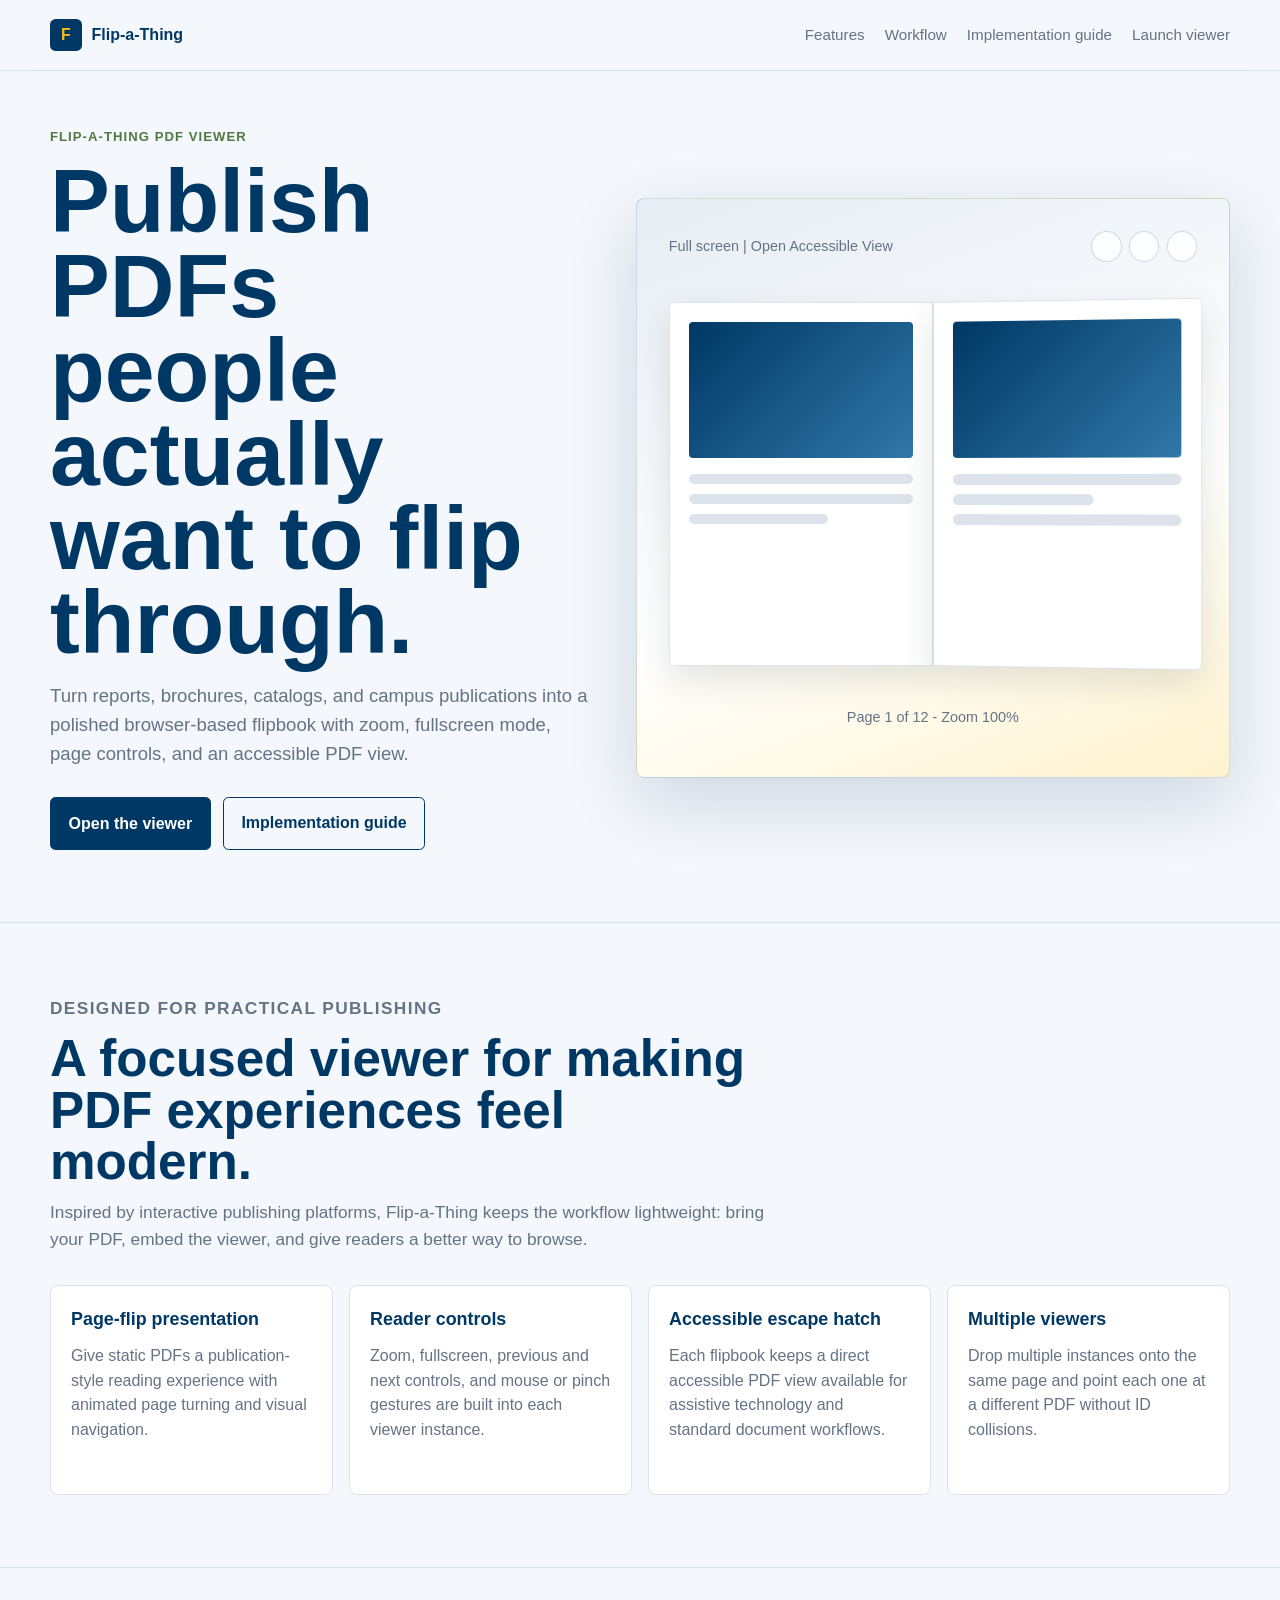
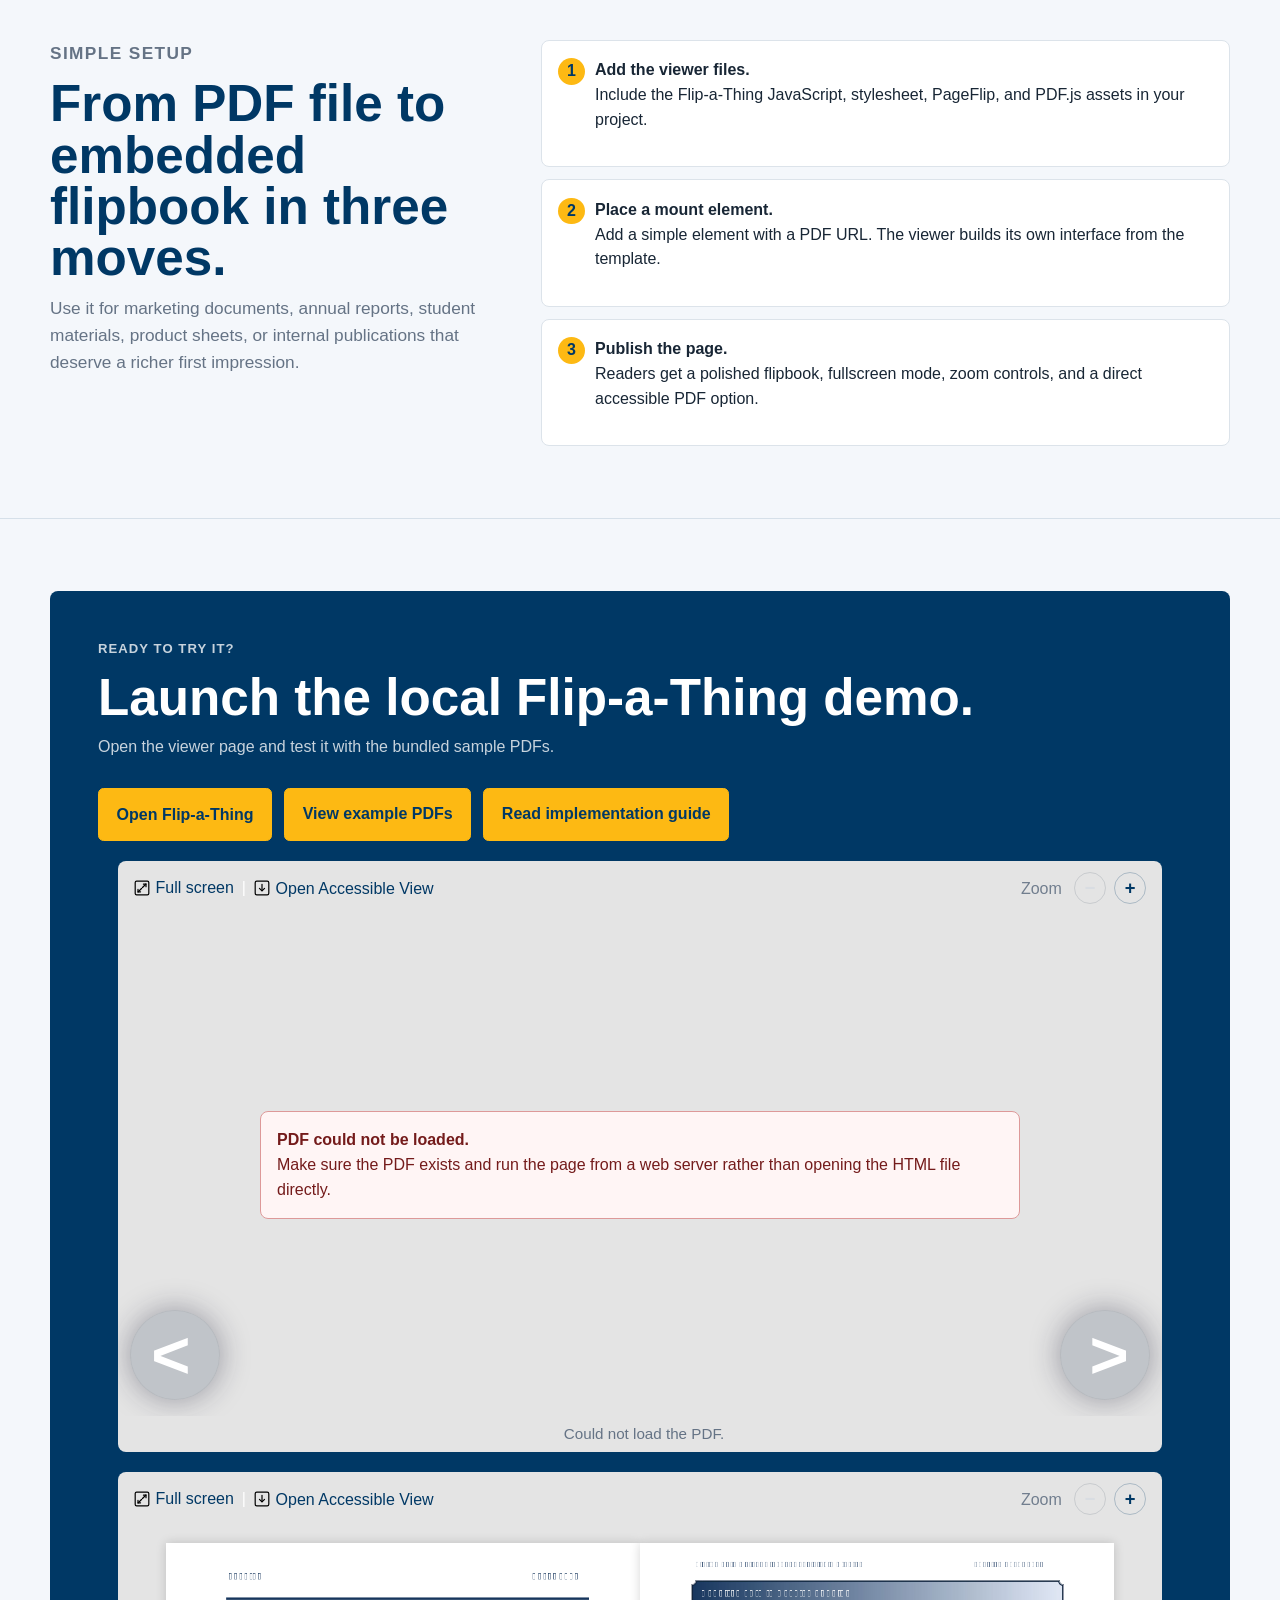
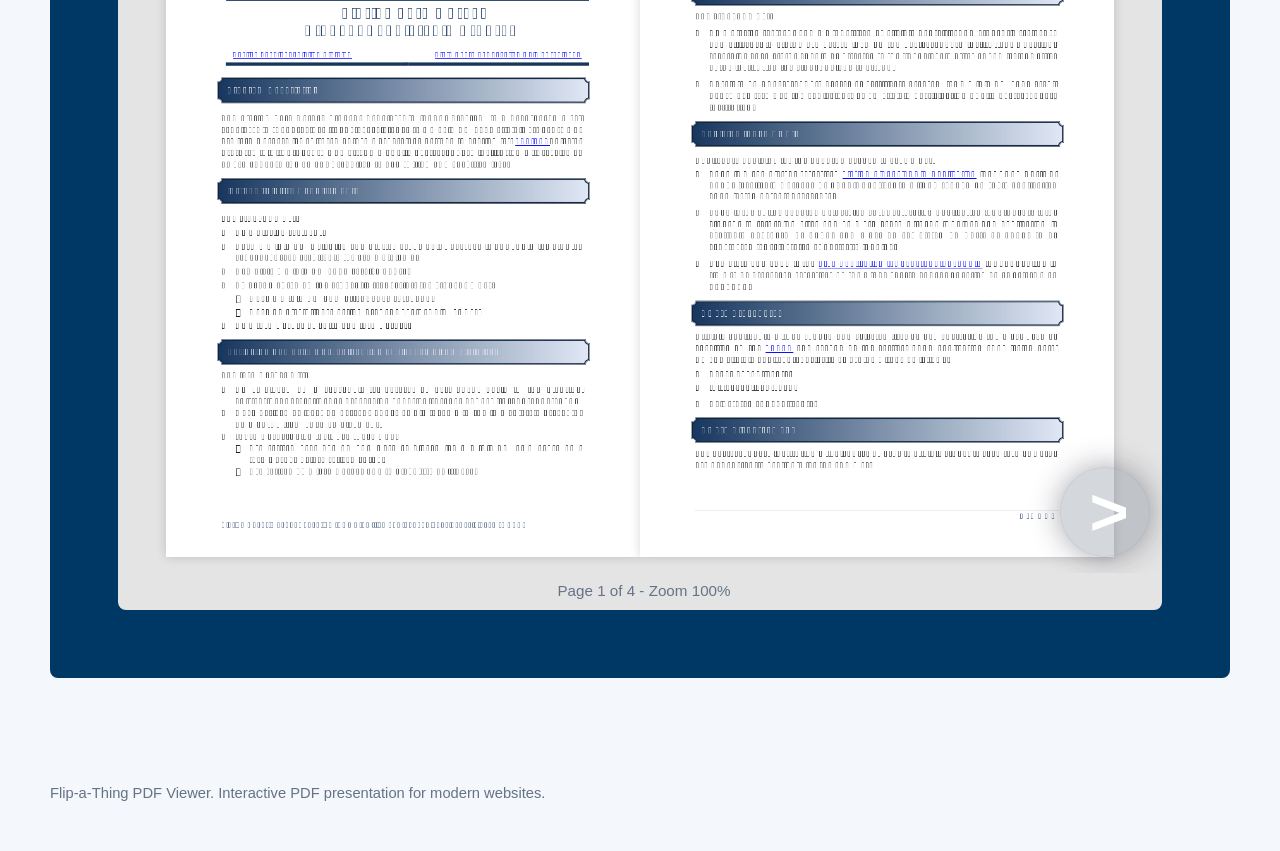
==== commit 451cd89b: "flattens the vendor folder" ====
--- a/index.html
+++ b/index.html
@@ -6,8 +6,11 @@
   <meta name="viewport" content="width=device-width, initial-scale=1" />
   <meta name="description" content="Flip-a-Thing turns PDFs into polished, responsive flipbook viewers for reports, brochures, catalogs, and campus publications." />
   <title>Flip-a-Thing PDF Viewer</title>
-  <link rel="stylesheet" href="vendor/page-flip/css/page-flip.css" />
-  <link rel="stylesheet" href="flip-a-thing/styles.css" />
+  <link rel="stylesheet" href="./page-flip/css/page-flip.css" />
+  <link rel="stylesheet" href="./styles.css" />
+
+  <script src="./page-flip/js/page-flip.browser.min.js"></script>
+
   <style>
     :root {
       --navy: #003865;
@@ -503,7 +506,7 @@
       <nav class="nav-links" aria-label="Primary navigation">
         <a href="#features">Features</a>
         <a href="#workflow">Workflow</a>
-        <a href="flip-a-thing/index.html">Implementation guide</a>
+        <a href="./dev-index.html">Implementation guide</a>
         <a href="#viewer-modal" data-open-viewer>Launch viewer</a>
       </nav>
     </div>
@@ -517,7 +520,7 @@
         <p>Turn reports, brochures, catalogs, and campus publications into a polished browser-based flipbook with zoom, fullscreen mode, page controls, and an accessible PDF view.</p>
         <div class="actions">
           <button class="button primary" type="button" data-open-viewer>Open the viewer</button>
-          <a class="button secondary" href="flip-a-thing/index.html">Implementation guide</a>
+          <a class="button secondary" href="./dev-index.html">Implementation guide</a>
         </div>
       </div>
 
@@ -609,12 +612,26 @@
         <p>Open the viewer page and test it with the bundled sample PDFs.</p>
         <div class="actions">
           <button class="button" type="button" data-open-viewer>Open Flip-a-Thing</button>
-          <a class="button" href="flip-a-thing/example-pdfs/index.html">View example PDFs</a>
-          <a class="button" href="flip-a-thing/index.html">Read implementation guide</a>
-        </div>
+          <a class="button" href="./example-pdfs/index.html">View example PDFs</a>
+          <a class="button" href="./index.html">Read implementation guide</a>
+        </div>
+
+
+<div class="pdf-flipbook" data-pdf-url="FGCU_Classic.pdf"></div>
+<div class="pdf-flipbook" data-pdf-url="FFSS.pdf"></div>
+
+
       </div>
+
+
+
+
     </section>
   </main>
+
+
+
+
 
   <footer class="page-shell footer">
     <p>Flip-a-Thing PDF Viewer. Interactive PDF presentation for modern websites.</p>
@@ -630,18 +647,19 @@
         <div id="modalViewerMount"></div>
         <div class="pdf-picker">
           <select id="pdfSelect" aria-label="Choose a PDF to preview">
-            <option value="flip-a-thing/example-pdfs/Annual_Report_Concept_Windows_v3_spreads 1.pdf">Annual Report Concept</option>
-            <option value="flip-a-thing/example-pdfs/FFSS.pdf">FFSS</option>
-            <option value="flip-a-thing/example-pdfs/FGCU_Classic.pdf">FGCU Classic</option>
+            <option value="FGCU_Classic.pdf">FGCU Classic</option>
+            <option value="Annual_Report_Concept_Windows_v3_spreads 1.pdf">Annual Report Concept</option>
+            <option value="FFSS.pdf">FFSS</option>
           </select>
         </div>
       </div>
     </div>
   </div>
 
-  <script src="vendor/page-flip/js/page-flip.browser.min.js"></script>
+
+
   <script type="module">
-    import { createPdfFlipbook } from "./flip-a-thing/app.js";
+    import { createPdfFlipbook } from "./app.js";
 
     const modal = document.getElementById("viewer-modal");
     const mount = document.getElementById("modalViewerMount");
--- a/page-flip/css/page-flip.css
+++ b/page-flip/css/page-flip.css
@@ -0,0 +1,61 @@
+.stf__parent {
+  position: relative;
+  display: block;
+  box-sizing: border-box;
+  transform: translateZ(0);
+
+  -ms-touch-action: pan-y;
+  touch-action: pan-y;
+}
+
+.sft__wrapper {
+  position: relative;
+  width: 100%;
+  box-sizing: border-box;
+}
+
+.stf__parent canvas {
+  position: absolute;
+  width: 100%;
+  height: 100%;
+  left: 0;
+  top: 0;
+}
+
+.stf__block {
+  position: absolute;
+  width: 100%;
+  height: 100%;
+  box-sizing: border-box;
+  perspective: 2000px;
+}
+
+.stf__item {
+  display: none;
+  position: absolute;
+  transform-style: preserve-3d;
+}
+
+.stf__outerShadow {
+  position: absolute;
+  left: 0;
+  top: 0;
+}
+
+.stf__innerShadow {
+  position: absolute;
+  left: 0;
+  top: 0;
+}
+
+.stf__hardShadow {
+  position: absolute;
+  left: 0;
+  top: 0;
+}
+
+.stf__hardInnerShadow {
+  position: absolute;
+  left: 0;
+  top: 0;
+}
--- a/styles.css
+++ b/styles.css
@@ -0,0 +1,653 @@
+:root {
+  --bg: #f7f8fa;
+  --panel: #ffffff;
+  --text: #24303d;
+  --muted: #67727f;
+  --border: #d7dde3;
+  --focus: #174a7c;
+  --gray-accent: rgb(228, 228, 228);
+  --fgcu-navy: #003865;
+  --fgcu-gold: #fdb913;
+  --fgcu-green: #4f7942;
+  --fgcu-disabled: #d9dde2;
+  --fgcu-dark-gray: #5c6570;
+}
+
+* {
+  box-sizing: border-box;
+}
+
+body {
+  margin: 0;
+  font-family: Arial, Helvetica, sans-serif;
+  background: var(--bg);
+  color: var(--text);
+}
+
+.skip-link {
+  position: absolute;
+  left: -9999px;
+  top: 0;
+  z-index: 1000;
+  background: var(--fgcu-navy);
+  color: #fff;
+  padding: 0.75rem 1rem;
+  border-radius: 0 0 0.35rem 0;
+  text-decoration: none;
+}
+
+.skip-link:focus {
+  left: 0;
+}
+
+.sr-only {
+  position: absolute;
+  width: 1px;
+  height: 1px;
+  padding: 0;
+  margin: -1px;
+  overflow: hidden;
+  clip: rect(0, 0, 0, 0);
+  white-space: nowrap;
+  border: 0;
+}
+
+.page-wrapper {
+  max-width: 1180px;
+  margin: 0 auto;
+  padding: 2rem 1rem;
+}
+
+.intro {
+  max-width: 820px;
+  margin-bottom: 1.25rem;
+}
+
+.intro h1 {
+  margin: 0 0 0.5rem;
+  font-size: clamp(1.7rem, 3vw, 2.4rem);
+}
+
+.intro p {
+  margin: 0;
+  color: var(--muted);
+  line-height: 1.5;
+}
+
+
+
+
+.pdf-flipbook{
+  margin: 20px;
+}
+
+.book-frame {
+  overflow: hidden;
+}
+
+.book-container {
+  display: grid;
+  grid-template-columns: minmax(0, 1fr) minmax(0, 1fr);
+  gap: 1rem;
+  width: 100%;
+}
+
+.book-container > * {
+  min-width: 0;
+}
+
+.toolbar {
+  display: flex;
+  flex-wrap: wrap;
+  justify-content: space-between;
+  gap: 0.5rem;
+  align-items: center;
+  padding: 0.85rem 1rem;
+  background: #f9fbfc;
+  border-top: 1px solid var(--border);
+}
+
+.toolbar .zoom-group,
+.toolbar .page-group {
+  display: flex;
+  align-items: center;
+  gap: 0.5rem;
+  flex-wrap: wrap;
+}
+
+.toolbar .page-group {
+  margin-left: auto;
+}
+
+.zoom-btn {
+  min-width: 3rem;
+  padding-inline: 0.7rem;
+}
+
+.zoom-btn--text {
+  background: transparent;
+  border-color: transparent;
+  color: var(--fgcu-navy);
+  padding-inline: 0.2rem;
+  min-width: auto;
+}
+
+.zoom-btn--text:hover {
+  background: transparent;
+  color: #002b4d;
+  text-decoration: underline;
+}
+
+.zoom-btn--text:disabled {
+  background: transparent;
+  border-color: transparent;
+  color: var(--muted);
+  cursor: default;
+  text-decoration: none;
+}
+
+.reset-zoom-btn.is-zoomed {
+  background-image: linear-gradient(
+    90deg,
+    var(--fgcu-navy) 0%,
+    var(--fgcu-navy) 35%,
+    var(--fgcu-gold) 50%,
+    var(--fgcu-navy) 65%,
+    var(--fgcu-navy) 100%
+  );
+  background-size: 260% 100%;
+  background-clip: text;
+  color: transparent;
+  animation: zoom-shimmer 5s ease-in-out infinite;
+}
+
+@keyframes zoom-shimmer {
+  0%,
+  78% {
+    background-position: 130% 0;
+  }
+
+  100% {
+    background-position: -130% 0;
+  }
+}
+
+.page-status {
+  display: flex;
+  justify-content: center;
+  align-items: center;
+  padding: 0.65rem 1rem;
+  background: #f3f5f7;
+  color: var(--muted);
+  font-size: 0.95rem;
+}
+
+.status-wrapper {
+  width: 100%;
+  display: flex;
+  justify-content: center;
+  align-items: center;
+  background: var(--gray-accent);
+}
+
+.status-wrapper--top {
+  border-top-left-radius: 0.5rem;
+  border-top-right-radius: 0.5rem;
+}
+
+.status-wrapper--bottom {
+  border-bottom-left-radius: 0.5rem;
+  border-bottom-right-radius: 0.5rem;
+  justify-content: center;
+  gap: 1rem;
+  padding: 0.4rem 1rem;
+}
+
+.book-actions {
+  display: flex;
+  align-items: center;
+  justify-content: flex-end;
+  gap: 0.5rem;
+  flex-wrap: wrap;
+  margin-left: auto;
+}
+
+.book-topbar {
+  display: flex;
+  flex-wrap: wrap;
+  align-items: center;
+  justify-content: center;
+  gap: 0.75rem;
+  padding: 0 0 10px 0;
+}
+
+.status-wrapper--top {
+  justify-content: space-between;
+  gap: 0.5rem;
+  padding: 0.4rem 1rem;
+  container-type: inline-size;
+}
+
+.status-wrapper--top .zoom-group {
+  display: flex;
+  align-items: center;
+  justify-content: flex-end;
+  gap: 0.5rem;
+  flex-wrap: nowrap;
+  margin-left: auto;
+  white-space: nowrap;
+}
+
+.icon-btn {
+  width: auto;
+  min-width: 0;
+  height: auto;
+  padding: 0;
+  margin: 0;
+  border: 0;
+  background: transparent;
+  color: var(--fgcu-navy);
+  display: inline-flex;
+  align-items: center;
+  justify-content: center;
+  gap: 0.35rem;
+  font: inherit;
+  line-height: 1;
+}
+
+.icon-btn img {
+  display: block;
+  width: 1rem;
+  height: 1rem;
+  padding: 0;
+  margin: 0;
+}
+
+.icon-btn:hover {
+  background: transparent;
+  color: #002b4d;
+  text-decoration: underline;
+}
+
+.pdf-link.icon-btn {
+  width: auto;
+  min-width: 0;
+  height: auto;
+  padding: 0;
+  margin: 0;
+  border: 0;
+  background: transparent;
+  color: var(--fgcu-navy);
+  text-align: left;
+}
+
+.pdf-link.icon-btn:hover {
+  background: transparent;
+  color: #002b4d;
+  text-decoration: underline;
+}
+
+.book-topbar button,
+.book-topbar .pdf-link {
+  margin: 0 0.2rem;
+}
+
+button,
+.pdf-link {
+  border: 1px solid var(--fgcu-navy);
+  background: var(--fgcu-navy);
+  color: #fff;
+  padding: 0.65rem 0.9rem;
+  border-radius: 0.35rem;
+  cursor: pointer;
+  font-size: 1rem;
+  line-height: 1.2;
+  text-decoration: none;
+  transition:
+    background-color 800ms cubic-bezier(0.22, 1, 0.36, 1),
+    border-color 800ms cubic-bezier(0.22, 1, 0.36, 1),
+    color 800ms cubic-bezier(0.22, 1, 0.36, 1),
+    opacity 800ms cubic-bezier(0.22, 1, 0.36, 1),
+    box-shadow 800ms cubic-bezier(0.22, 1, 0.36, 1),
+    transform 800ms cubic-bezier(0.22, 1, 0.36, 1),
+    text-decoration-color 800ms cubic-bezier(0.22, 1, 0.36, 1);
+}
+
+button:hover,
+.pdf-link:hover {
+  background: #002b4d;
+}
+
+button:focus,
+.pdf-link:focus {
+  outline: 3px solid rgba(253, 185, 19, 0.35);
+  outline-offset: 2px;
+}
+
+button:disabled,
+.book-nav-btn:disabled {
+  background: var(--fgcu-disabled);
+  border-color: var(--fgcu-disabled);
+  color: #6b6b6b;
+  cursor: not-allowed;
+  opacity: 0.9;
+}
+
+.zoom-out-btn,
+.zoom-in-btn {
+  width: 2rem;
+  min-width: 2rem;
+  height: 2rem;
+  padding: 0;
+  border: 1px solid rgba(0, 56, 101, 0.25);
+  border-radius: 50%;
+  background: transparent;
+  color: var(--fgcu-navy);
+  display: inline-flex;
+  align-items: center;
+  justify-content: center;
+  font-size: 1.15rem;
+  font-weight: 600;
+  line-height: 1;
+}
+
+.zoom-out-btn:hover,
+.zoom-in-btn:hover {
+  border-color: var(--fgcu-navy);
+  background: rgba(255, 255, 255, 0.55);
+  color: #002b4d;
+}
+
+.zoom-out-btn:focus,
+.zoom-in-btn:focus {
+  outline: none;
+}
+
+.zoom-out-btn:disabled,
+.zoom-in-btn:disabled {
+  border-color: rgba(103, 114, 127, 0.22);
+  background: transparent;
+  color: var(--fgcu-disabled);
+  opacity: 1;
+}
+
+.status {
+  min-height: 1.5rem;
+  font-size: 0.95rem;
+  color: var(--muted);
+  margin-left: 0.5rem;
+}
+
+.book-shell {
+  position: relative;
+  isolation: isolate;
+  padding: 1rem 3rem;
+  overflow: hidden;
+  min-height: 500px;
+  display: flex;
+  align-items: center;
+  justify-content: center;
+  background: var(--gray-accent);
+  scrollbar-width: none;
+  -ms-overflow-style: none;
+  touch-action: none;
+}
+
+.book-shell::-webkit-scrollbar {
+  display: none;
+}
+
+.book-shell.is-zoomed {
+  cursor: grab;
+}
+
+.book-shell.is-zoomed.is-dragging {
+  cursor: grabbing;
+}
+
+.book-shell.is-zoomed .book-nav-btn {
+  display: none;
+}
+
+.book-nav-btn:disabled {
+  display: none;
+}
+
+.book-loading {
+  position: absolute;
+  inset: 0;
+  z-index: 5;
+  display: flex;
+  align-items: center;
+  justify-content: center;
+  background: var(--gray-accent);
+  pointer-events: none;
+}
+
+.book-loading.is-hidden {
+  display: none;
+}
+
+.book-loading img {
+  display: block;
+  max-width: min(130px, 30vw);
+  height: auto;
+  opacity: 0.5;
+}
+
+.flipbook-viewport {
+  width: 100%;
+  display: flex;
+  justify-content: center;
+  transform: translate(var(--flipbook-pan-x, 0px), var(--flipbook-pan-y, 0px)) scale(var(--flipbook-zoom, 1));
+  transform-origin: center center;
+  transition: transform 0.2s ease;
+  will-change: transform;
+}
+
+.book-shell.is-zoomed .flipbook-viewport {
+  transition: none;
+}
+
+.book-nav-btn {
+  position: absolute;
+  bottom: 1rem;
+  z-index: 2;
+  width: 90px;
+  height: 90px;
+  border: 1px solid #0000000d;
+  border-radius: 50%;
+  background: #65748547;
+  color: #fff;
+  box-shadow: 0 0px 30px rgb(25 26 49 / 38%);
+  display: flex;
+  align-items: center;
+  justify-content: center;
+  font-size: 4.2rem;
+  font-weight: 700;
+  padding: 0;
+  line-height: 1;
+}
+
+.book-nav-btn:hover {
+  background: #6a737c;
+}
+
+.book-nav-btn:focus {
+  outline: none;
+}
+
+.book-nav-btn.left {
+  left: 0.75rem;
+}
+
+.book-nav-btn.left {
+  padding-right: 0.12em;
+}
+
+.book-nav-btn.right {
+  right: 0.75rem;
+}
+
+.book-nav-btn.right {
+  padding-left: 0.12em;
+}
+
+.book-nav-btn.left:hover {
+  background: #6a737c;
+  border-color: #6a737c;
+}
+
+.book-nav-btn.right:hover {
+  background: #6a737c;
+  border-color: #6a737c;
+}
+
+.cover-overlay {
+  position: absolute;
+  inset: 0;
+  z-index: 3;
+  pointer-events: none;
+  display: none;
+}
+
+.cover-zone {
+  position: absolute;
+  top: 0;
+  bottom: 0;
+  width: 50%;
+  background: rgba(15, 23, 42, 0.08);
+  border: 3px solid transparent;
+  box-sizing: border-box;
+  pointer-events: auto;
+  touch-action: manipulation;
+  cursor: pointer;
+  z-index: 4;
+}
+
+.cover-zone.left {
+  left: 0;
+  border-color: red;
+}
+
+.cover-zone.right {
+  right: 0;
+  border-color: green;
+}
+
+.flipbook-viewport {
+  position: relative;
+  z-index: 1;
+  margin: 0 auto;
+  /* border: 40px solid var(--gray-accent); */
+}
+
+.page {
+  background: white;
+  box-shadow: 0 0 10px rgba(0, 0, 0, 0.16);
+  overflow: hidden;
+}
+
+.page canvas {
+  display: block;
+  width: 100%;
+  height: 100%;
+}
+
+.fallback-note {
+  max-width: 820px;
+  margin-top: 1rem;
+  font-size: 0.95rem;
+  color: var(--muted);
+  line-height: 1.5;
+}
+
+.fallback-note strong {
+  color: var(--text);
+}
+
+.error {
+  max-width: 760px;
+  padding: 1rem;
+  border: 1px solid #d99;
+  background: #fff5f5;
+  color: #741b1b;
+  border-radius: 0.5rem;
+}
+
+@media (max-width: 767px) {
+  .page-wrapper {
+    padding: 0;
+  }
+
+  .intro {
+    padding: 1rem 1rem 0;
+  }
+
+  .book-frame {
+    border: 0;
+    border-radius: 0;
+    box-shadow: none;
+    width: 100%;
+    background: transparent;
+  }
+
+  .book-container {
+    grid-template-columns: 1fr;
+  }
+
+  .cover-overlay {
+    display: block;
+  }
+
+  .cover-zone {
+    background: transparent;
+    border: 0;
+  }
+
+  .toolbar {
+    align-items: stretch;
+    padding: 0.85rem 1rem;
+  }
+
+  button,
+  .pdf-link {
+    width: 100%;
+    text-align: center;
+  }
+
+  .zoom-out-btn,
+  .zoom-in-btn {
+    width: 2rem;
+    min-width: 2rem;
+  }
+
+  .pdf-link.icon-btn {
+    width: auto;
+    text-align: left;
+  }
+
+  .fullscreen-btn span,
+  .open-pdf-link span {
+    display: none;
+  }
+
+  .status {
+    width: 100%;
+    margin-left: 0;
+  }
+
+  .book-shell {
+    min-height: 200px;
+    padding: 0.5rem 2.5rem;
+  }
+}
+
+
+
+@container (max-width: 767px) {
+  .fullscreen-btn span,
+  .open-pdf-link span {
+    display: none;
+  }
+}
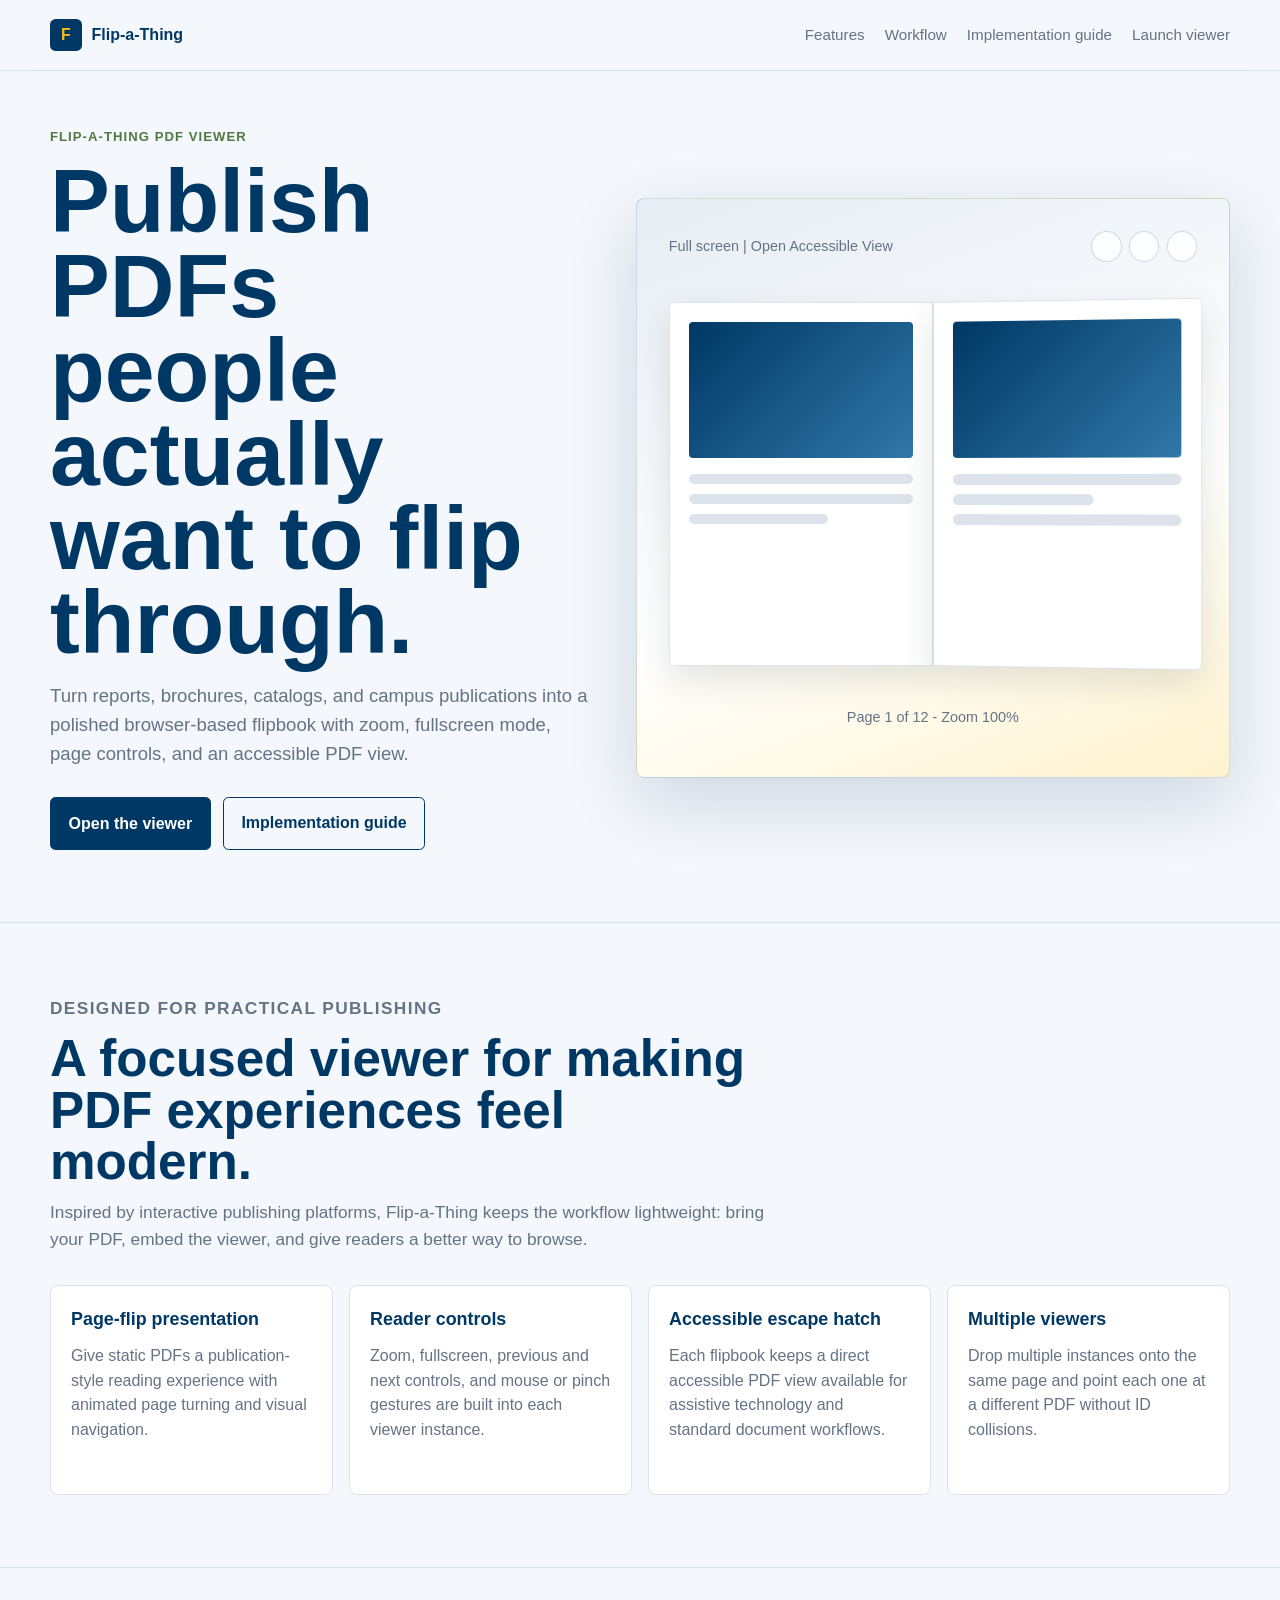
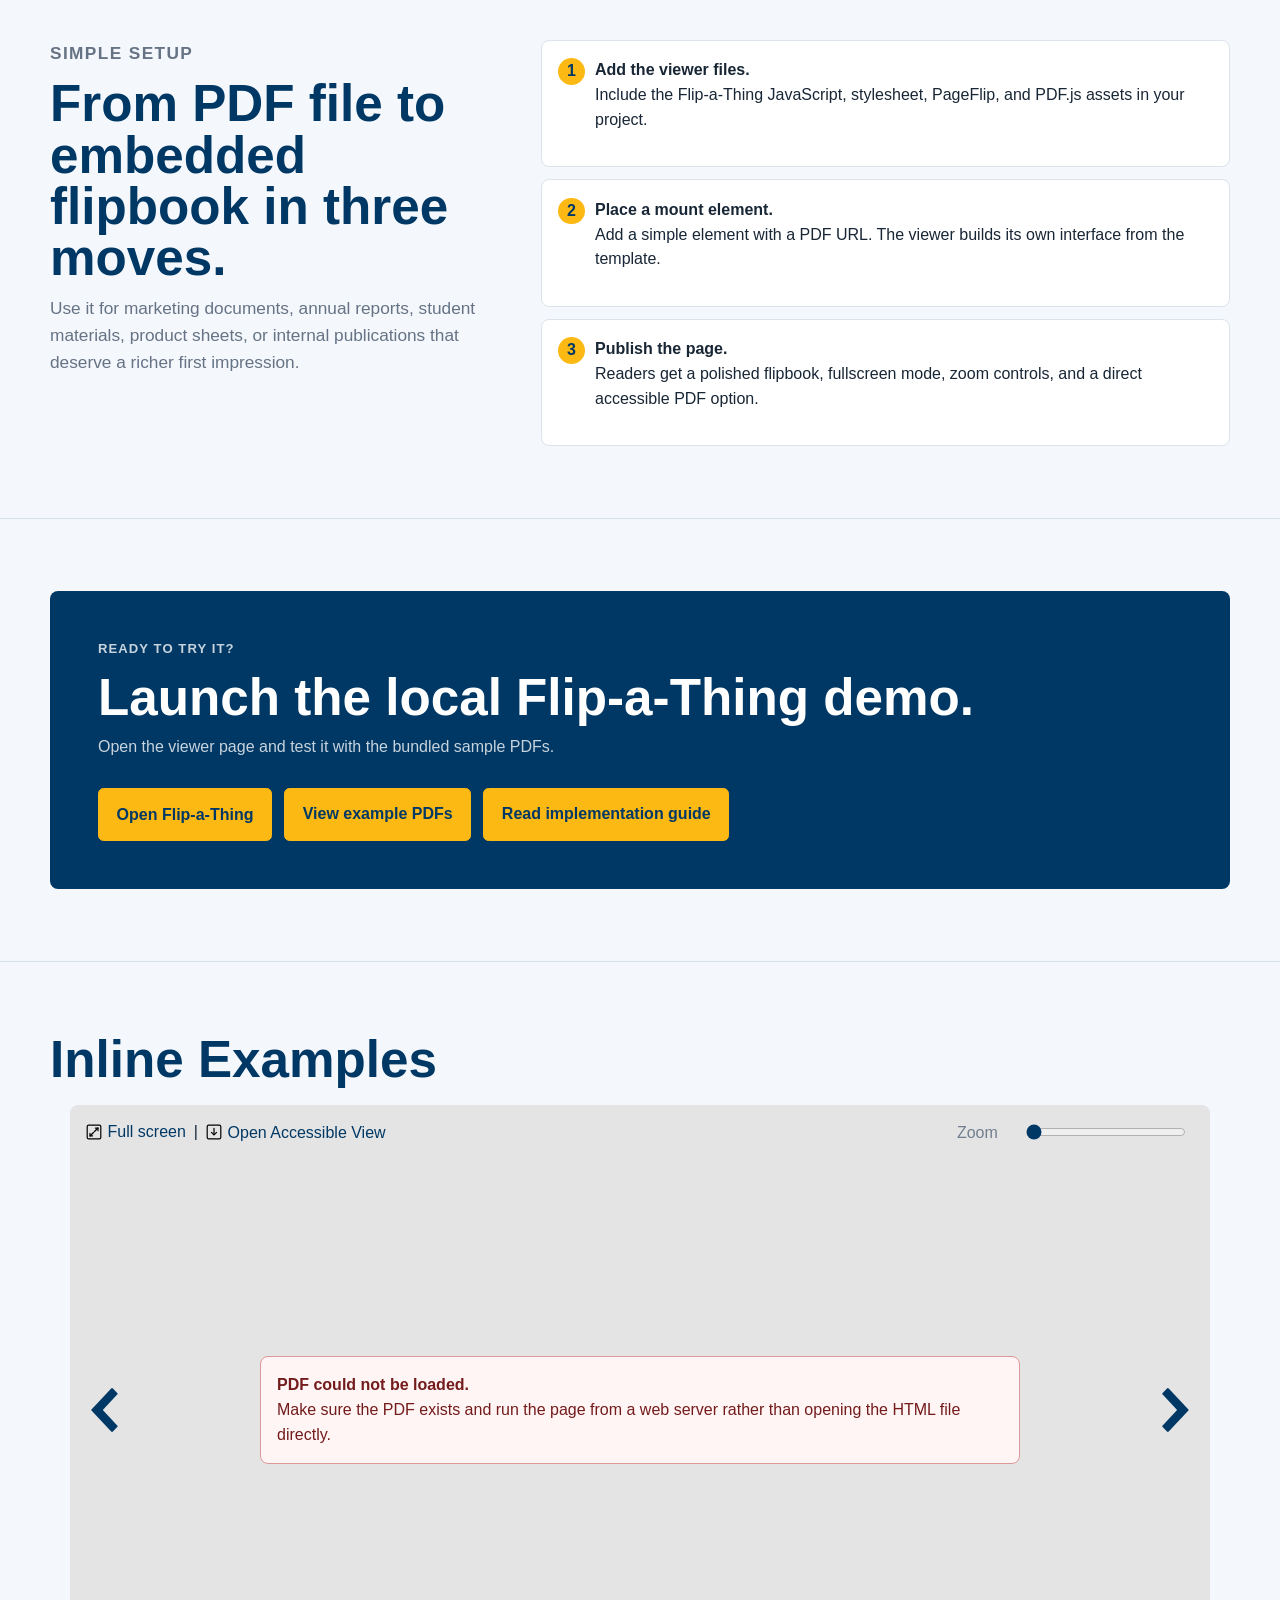
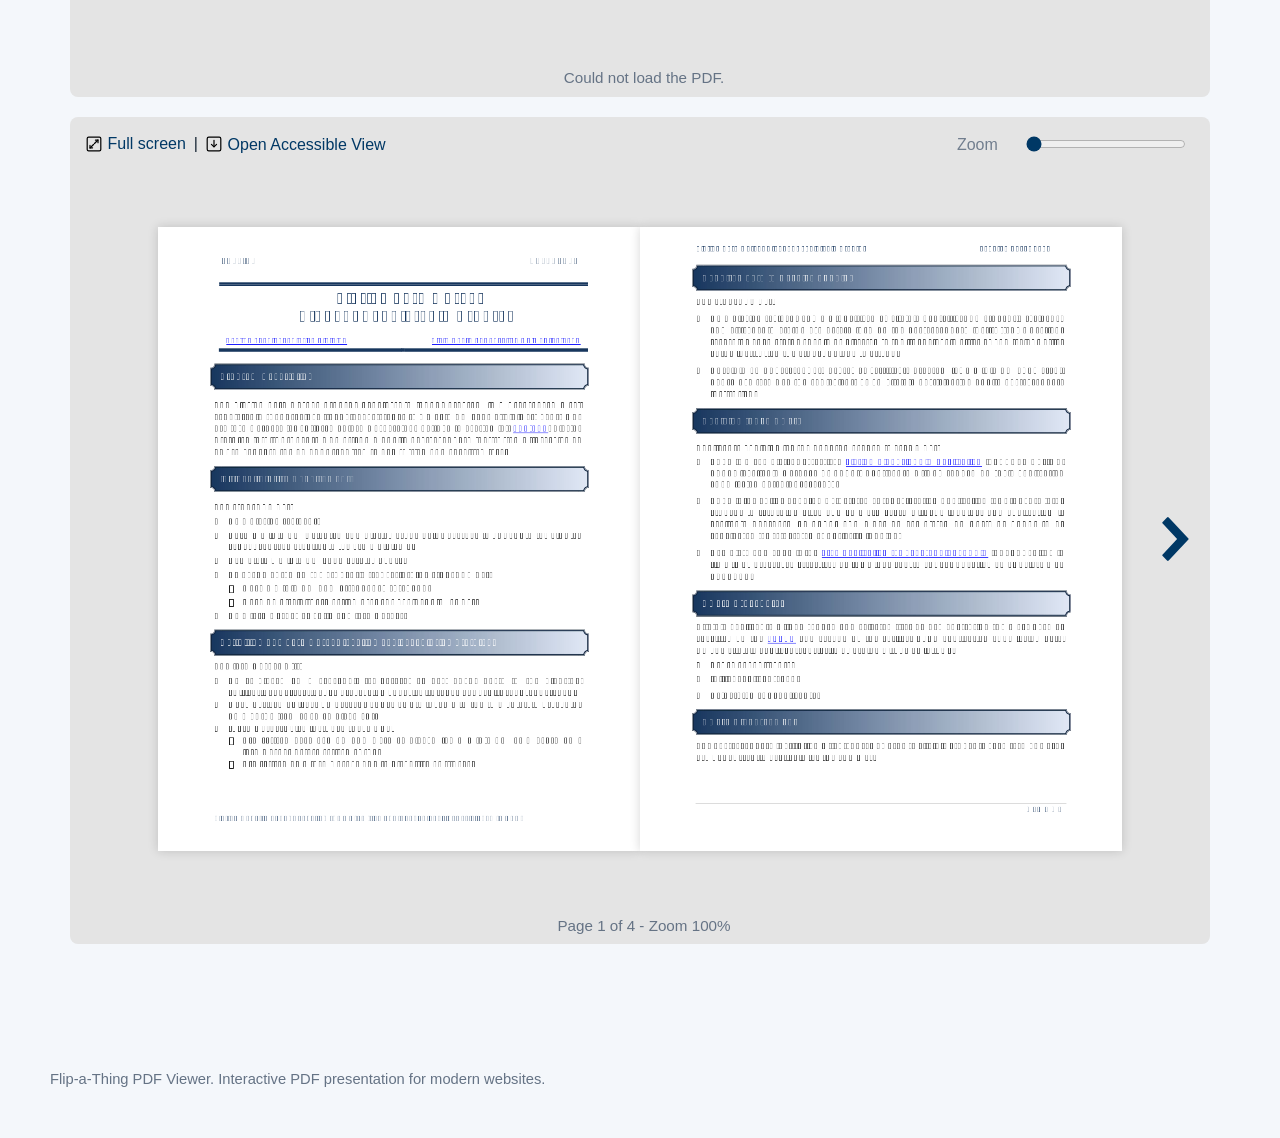
==== commit 9a6fd375: "Deploy current PDF flipbook updates to GitHub" ====
--- a/index.html
+++ b/index.html
@@ -4,7 +4,8 @@
 <head>
   <meta charset="utf-8" />
   <meta name="viewport" content="width=device-width, initial-scale=1" />
-  <meta name="description" content="Flip-a-Thing turns PDFs into polished, responsive flipbook viewers for reports, brochures, catalogs, and campus publications." />
+  <meta name="description"
+    content="Flip-a-Thing turns PDFs into polished, responsive flipbook viewers for reports, brochures, catalogs, and campus publications." />
   <title>Flip-a-Thing PDF Viewer</title>
   <link rel="stylesheet" href="./page-flip/css/page-flip.css" />
   <link rel="stylesheet" href="./styles.css" />
@@ -129,7 +130,7 @@
       max-width: 620px;
     }
 
-    .hero-copy > p:not(.eyebrow) {
+    .hero-copy>p:not(.eyebrow) {
       max-width: 540px;
       color: var(--muted);
       font-size: 1.16rem;
@@ -453,6 +454,7 @@
     }
 
     @media (max-width: 900px) {
+
       .hero,
       .split {
         grid-template-columns: 1fr;
@@ -517,7 +519,8 @@
       <div class="hero-copy">
         <p class="eyebrow">Flip-a-Thing PDF Viewer</p>
         <h1>Publish PDFs people actually want to flip through.</h1>
-        <p>Turn reports, brochures, catalogs, and campus publications into a polished browser-based flipbook with zoom, fullscreen mode, page controls, and an accessible PDF view.</p>
+        <p>Turn reports, brochures, catalogs, and campus publications into a polished browser-based flipbook with zoom,
+          fullscreen mode, page controls, and an accessible PDF view.</p>
         <div class="actions">
           <button class="button primary" type="button" data-open-viewer>Open the viewer</button>
           <a class="button secondary" href="./dev-index.html">Implementation guide</a>
@@ -556,25 +559,30 @@
         <div class="section-heading">
           <p class="eyebrow">Designed for practical publishing</p>
           <h2>A focused viewer for making PDF experiences feel modern.</h2>
-          <p>Inspired by interactive publishing platforms, Flip-a-Thing keeps the workflow lightweight: bring your PDF, embed the viewer, and give readers a better way to browse.</p>
+          <p>Inspired by interactive publishing platforms, Flip-a-Thing keeps the workflow lightweight: bring your PDF,
+            embed the viewer, and give readers a better way to browse.</p>
         </div>
 
         <div class="feature-grid">
           <article class="feature">
             <strong>Page-flip presentation</strong>
-            <p>Give static PDFs a publication-style reading experience with animated page turning and visual navigation.</p>
+            <p>Give static PDFs a publication-style reading experience with animated page turning and visual navigation.
+            </p>
           </article>
           <article class="feature">
             <strong>Reader controls</strong>
-            <p>Zoom, fullscreen, previous and next controls, and mouse or pinch gestures are built into each viewer instance.</p>
+            <p>Zoom, fullscreen, previous and next controls, and mouse or pinch gestures are built into each viewer
+              instance.</p>
           </article>
           <article class="feature">
             <strong>Accessible escape hatch</strong>
-            <p>Each flipbook keeps a direct accessible PDF view available for assistive technology and standard document workflows.</p>
+            <p>Each flipbook keeps a direct accessible PDF view available for assistive technology and standard document
+              workflows.</p>
           </article>
           <article class="feature">
             <strong>Multiple viewers</strong>
-            <p>Drop multiple instances onto the same page and point each one at a different PDF without ID collisions.</p>
+            <p>Drop multiple instances onto the same page and point each one at a different PDF without ID collisions.
+            </p>
           </article>
         </div>
       </div>
@@ -585,7 +593,8 @@
         <div class="section-heading">
           <p class="eyebrow">Simple setup</p>
           <h2>From PDF file to embedded flipbook in three moves.</h2>
-          <p>Use it for marketing documents, annual reports, student materials, product sheets, or internal publications that deserve a richer first impression.</p>
+          <p>Use it for marketing documents, annual reports, student materials, product sheets, or internal publications
+            that deserve a richer first impression.</p>
         </div>
 
         <div class="steps">
@@ -615,19 +624,26 @@
           <a class="button" href="./example-pdfs/index.html">View example PDFs</a>
           <a class="button" href="./index.html">Read implementation guide</a>
         </div>
-
-
-<div class="pdf-flipbook" data-pdf-url="FGCU_Classic.pdf"></div>
-<div class="pdf-flipbook" data-pdf-url="FFSS.pdf"></div>
-
-
       </div>
-
-
-
-
     </section>
+
+    <section class="section">
+      <div class="page-shell">
+        <h2>Inline Examples</h2>
+
+        <div class="pdf-flipbook" data-pdf-url="FGCU_Classic.pdf"></div>
+        <div class="pdf-flipbook" data-pdf-url="FFSS.pdf"></div>
+
+      </div>
+    </section>
+
+
+
+
   </main>
+
+
+
 
 
 
@@ -709,4 +725,4 @@
   </script>
 </body>
 
-</html>
+</html>
--- a/styles.css
+++ b/styles.css
@@ -130,6 +130,18 @@
   color: var(--fgcu-navy);
   padding-inline: 0.2rem;
   min-width: auto;
+}
+
+/* Range slider for zoom controls */
+.zoom-range {
+  width: 160px;
+  margin: 0 0.5rem;
+  accent-color: var(--fgcu-navy);
+}
+
+.zoom-range:focus {
+  outline: none !important;
+  box-shadow: none !important;
 }
 
 .zoom-btn--text:hover {
@@ -455,11 +467,11 @@
   z-index: 2;
   width: 90px;
   height: 90px;
-  border: 1px solid #0000000d;
+  border: none;
   border-radius: 50%;
   background: #65748547;
   color: #fff;
-  box-shadow: 0 0px 30px rgb(25 26 49 / 38%);
+  /* box-shadow: 0 0px 30px rgb(25 26 49 / 38%); */
   display: flex;
   align-items: center;
   justify-content: center;
@@ -470,7 +482,7 @@
 }
 
 .book-nav-btn:hover {
-  background: #6a737c;
+  background: #5e5e5e; /* lighter hover color */
 }
 
 .book-nav-btn:focus {
@@ -493,14 +505,81 @@
   padding-left: 0.12em;
 }
 
-.book-nav-btn.left:hover {
-  background: #6a737c;
-  border-color: #6a737c;
-}
-
+.book-nav-btn.left:hover,
 .book-nav-btn.right:hover {
-  background: #6a737c;
-  border-color: #6a737c;
+  background: #b1b1b1; /* lighter hover color */
+}
+
+.book-nav-btn svg {
+  width: 64px;
+  height: 64px;
+  display: block;
+  scale: 2;           
+
+}
+
+.navigation-arrows__button svg {
+  width: 96px;
+  height: 96px;
+  max-width: 100%;
+  display: block;
+  transform: rotate(180deg);
+  transform-origin: center;
+}
+
+/* FGCU-like circular navigation arrows (matching navigation-arrows__button) */
+.navigation-arrows__button {
+  position: absolute;
+  top: 50%;
+  transform: translateY(-50%);
+  z-index: 4;
+  width: 56px;
+  height: 200px;
+  border-radius: 8px;
+  background: transparent;
+  color: var(--fgcu-navy);
+  display: inline-flex;
+  align-items: center;
+  justify-content: center;
+  font-size: 1.1rem;
+  line-height: 1;
+  padding: 0;
+  cursor: pointer;
+  transition: background-color 180ms ease, color 180ms ease, transform 180ms ease, border-color 180ms ease;
+}
+
+
+.navigation-arrows__button:focus {
+  outline: 0px solid rgba(253, 185, 19, 0.25);
+}
+
+
+/* Smaller, accessible chevrons if needed */
+.navigation-arrows__button svg {
+  width: 32px;
+  height: 32px;
+  display: block;
+  transform: rotate(180deg);
+  transform-origin: center;
+}
+
+.book-shell.is-zoomed .navigation-arrows__button {
+  display: none;
+}
+.book-nav-btn svg {
+  width: 256px;
+  height: 256px;
+  max-width: 100%;
+  display: block;
+}
+
+/* Flip the SVG for the left (previous) button */
+/* left-specific transform removed; both SVGs are rotated 180deg above */
+
+/* Restore no-rotation for the left arrow so it points correctly */
+.navigation-arrows__button--left svg {
+  transform: none;
+  transform-origin: center;
 }
 
 .cover-overlay {
@@ -539,7 +618,7 @@
   position: relative;
   z-index: 1;
   margin: 0 auto;
-  /* border: 40px solid var(--gray-accent); */
+  border: 40px solid var(--gray-accent);
 }
 
 .page {
@@ -651,3 +730,4 @@
     display: none;
   }
 }
+
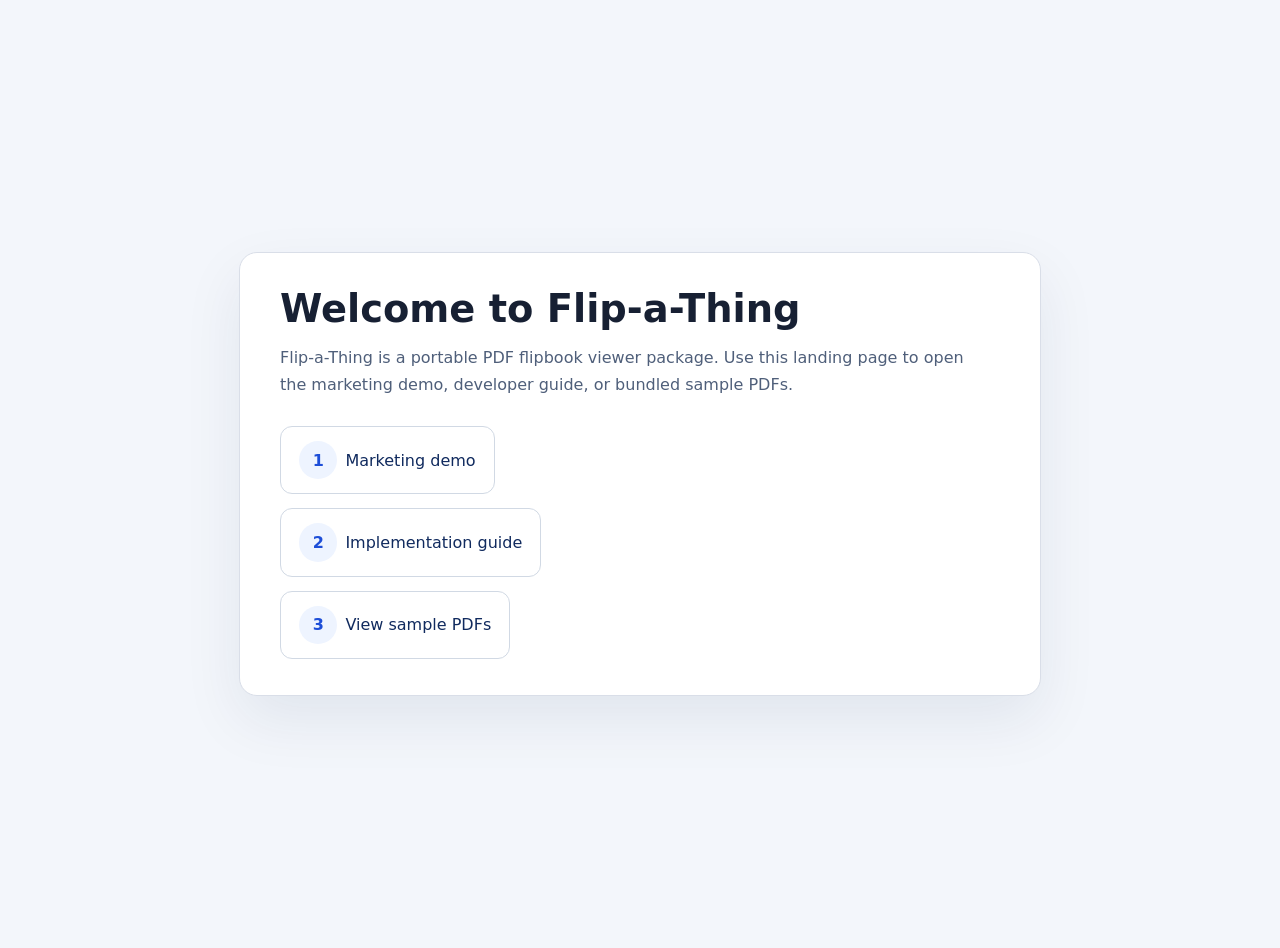
==== commit 3cdf99b4: "chore: reorganize tool folder, update paths, add minified assets and docs" ====
--- a/index.html
+++ b/index.html
@@ -1,728 +1,97 @@
 <!doctype html>
 <html lang="en">
-
 <head>
   <meta charset="utf-8" />
   <meta name="viewport" content="width=device-width, initial-scale=1" />
-  <meta name="description"
-    content="Flip-a-Thing turns PDFs into polished, responsive flipbook viewers for reports, brochures, catalogs, and campus publications." />
-  <title>Flip-a-Thing PDF Viewer</title>
-  <link rel="stylesheet" href="./page-flip/css/page-flip.css" />
-  <link rel="stylesheet" href="./styles.css" />
-
-  <script src="./page-flip/js/page-flip.browser.min.js"></script>
-
+  <title>Welcome to Flip-a-Thing</title>
   <style>
     :root {
-      --navy: #003865;
-      --gold: #fdb913;
-      --ink: #182635;
-      --muted: #657385;
-      --line: #dce3ea;
-      --paper: #ffffff;
-      --wash: #f4f7fb;
-      --green: #4f7942;
-    }
-
-    * {
-      box-sizing: border-box;
+      color-scheme: light;
+      font-family: Inter, system-ui, -apple-system, BlinkMacSystemFont, "Segoe UI", sans-serif;
+      background: #f3f6fb;
+      color: #172033;
     }
 
     body {
       margin: 0;
-      font-family: Arial, Helvetica, sans-serif;
-      color: var(--ink);
-      background: var(--wash);
-      line-height: 1.55;
+      min-height: 100vh;
+      display: grid;
+      place-items: center;
+      padding: 24px;
+    }
+
+    .card {
+      width: min(720px, 100%);
+      background: #ffffff;
+      border: 1px solid #d9dee8;
+      border-radius: 18px;
+      box-shadow: 0 24px 60px rgba(16, 32, 73, 0.08);
+      padding: 36px 40px;
+    }
+
+    h1 {
+      margin: 0 0 16px;
+      font-size: clamp(2rem, 3vw, 2.8rem);
+      line-height: 1.05;
+    }
+
+    p {
+      margin: 0 0 28px;
+      color: #4f5f7a;
+      max-width: 44rem;
+      line-height: 1.65;
+    }
+
+    ul {
+      list-style: none;
+      padding: 0;
+      margin: 0;
+      display: grid;
+      gap: 14px;
     }
 
     a {
-      color: inherit;
+      display: inline-flex;
+      align-items: center;
+      gap: 0.5rem;
+      text-decoration: none;
+      color: #102a5e;
+      padding: 14px 18px;
+      border: 1px solid #d1d9e4;
+      border-radius: 12px;
+      transition: background 180ms ease, border-color 180ms ease, transform 180ms ease;
     }
 
-    .page-shell {
-      width: min(1180px, calc(100% - 32px));
-      margin: 0 auto;
+    a:hover,
+    a:focus-visible {
+      background: #f5f7fb;
+      border-color: #b8c4db;
+      transform: translateY(-1px);
+      outline: none;
     }
 
-    .site-header {
-      position: sticky;
-      top: 0;
-      z-index: 10;
-      background: rgba(244, 247, 251, 0.92);
-      border-bottom: 1px solid rgba(0, 56, 101, 0.12);
-      backdrop-filter: blur(14px);
-    }
-
-    .nav {
-      display: flex;
-      align-items: center;
-      justify-content: space-between;
-      gap: 1rem;
-      min-height: 70px;
-    }
-
-    .brand {
-      display: inline-flex;
-      align-items: center;
-      gap: 0.6rem;
-      font-weight: 800;
-      text-decoration: none;
-      color: var(--navy);
-    }
-
-    .brand-mark {
-      display: inline-grid;
-      place-items: center;
-      width: 2rem;
-      height: 2rem;
-      border-radius: 0.35rem;
-      background: var(--navy);
-      color: var(--gold);
-      font-weight: 900;
-    }
-
-    .nav-links {
-      display: flex;
-      align-items: center;
-      gap: 1.25rem;
-      color: var(--muted);
-      font-size: 0.95rem;
-    }
-
-    .nav-links a {
-      text-decoration: none;
-    }
-
-    .hero {
-      min-height: calc(100vh - 70px);
-      display: grid;
-      grid-template-columns: minmax(0, 0.95fr) minmax(360px, 1.05fr);
-      gap: 3rem;
-      align-items: center;
-      padding: 3.5rem 0 4.5rem;
-    }
-
-    .eyebrow {
-      margin: 0 0 0.75rem;
-      color: var(--green);
-      font-size: 0.82rem;
-      font-weight: 800;
-      letter-spacing: 0.08em;
-      text-transform: uppercase;
-    }
-
-    h1,
-    h2,
-    h3,
-    p {
-      margin-top: 0;
-    }
-
-    h1 {
-      margin-bottom: 1.1rem;
-      color: var(--navy);
-      font-size: clamp(2.7rem, 7vw, 5.9rem);
-      line-height: 0.94;
-    }
-
-    .hero-copy {
-      max-width: 620px;
-    }
-
-    .hero-copy>p:not(.eyebrow) {
-      max-width: 540px;
-      color: var(--muted);
-      font-size: 1.16rem;
-    }
-
-    .actions {
-      display: flex;
-      flex-wrap: wrap;
-      gap: 0.75rem;
-      margin-top: 1.8rem;
-    }
-
-    .button {
+    .badge {
       display: inline-flex;
       align-items: center;
       justify-content: center;
-      min-height: 3rem;
-      padding: 0.8rem 1.1rem;
-      border: 1px solid var(--navy);
-      border-radius: 0.35rem;
-      text-decoration: none;
-      font-weight: 800;
-      transition: background-color 300ms ease, color 300ms ease, border-color 300ms ease;
-    }
-
-    .button.primary {
-      background: var(--navy);
-      color: #fff;
-    }
-
-    .button.secondary {
-      background: transparent;
-      color: var(--navy);
-    }
-
-    .button:hover {
-      background: #002b4d;
-      border-color: #002b4d;
-      color: #fff;
-    }
-
-    .button {
-      cursor: pointer;
-      font-size: 1rem;
-    }
-
-    .viewer-preview {
-      position: relative;
-      min-height: 580px;
-      padding: 2rem;
-      background: linear-gradient(160deg, #e7edf4, #ffffff 58%, #fff3cf);
-      border: 1px solid rgba(0, 56, 101, 0.16);
-      border-radius: 0.5rem;
-      overflow: hidden;
-      box-shadow: 0 24px 70px rgba(0, 56, 101, 0.16);
-    }
-
-    .mock-toolbar,
-    .mock-status {
-      display: flex;
-      align-items: center;
-      justify-content: space-between;
-      gap: 1rem;
-      color: var(--muted);
-      font-size: 0.9rem;
-    }
-
-    .mock-tools {
-      display: flex;
-      gap: 0.45rem;
-    }
-
-    .mock-dot {
-      width: 1.9rem;
-      height: 1.9rem;
-      border: 1px solid rgba(0, 56, 101, 0.18);
+      min-width: 2.4rem;
+      height: 2.4rem;
       border-radius: 999px;
-      background: rgba(255, 255, 255, 0.75);
-    }
-
-    .mock-book {
-      position: relative;
-      display: grid;
-      grid-template-columns: 1fr 1fr;
-      gap: 0;
-      margin: 2.5rem auto;
-      width: min(100%, 620px);
-      aspect-ratio: 1.45;
-      perspective: 1000px;
-    }
-
-    .mock-page {
-      padding: 1.2rem;
-      background: var(--paper);
-      border: 1px solid #dde4ec;
-      box-shadow: 0 14px 35px rgba(24, 38, 53, 0.12);
-      overflow: hidden;
-    }
-
-    .mock-page:first-child {
-      border-radius: 0.35rem 0 0 0.35rem;
-    }
-
-    .mock-page:last-child {
-      border-radius: 0 0.35rem 0.35rem 0;
-      transform: rotateY(-5deg);
-      transform-origin: left center;
-    }
-
-    .mock-band {
-      height: 42%;
-      margin-bottom: 1rem;
-      background: linear-gradient(135deg, var(--navy), #3177a8);
-      border-radius: 0.25rem;
-    }
-
-    .mock-line {
-      height: 0.65rem;
-      margin-bottom: 0.6rem;
-      background: #dce3ea;
-      border-radius: 999px;
-    }
-
-    .mock-line.short {
-      width: 62%;
-    }
-
-    .mock-status {
-      justify-content: center;
-    }
-
-    .section {
-      padding: 4.5rem 0;
-      border-top: 1px solid rgba(0, 56, 101, 0.12);
-    }
-
-    .section-heading {
-      max-width: 720px;
-      margin-bottom: 2rem;
-    }
-
-    h2 {
-      margin-bottom: 0.75rem;
-      color: var(--navy);
-      font-size: clamp(2rem, 4vw, 3.2rem);
-      line-height: 1;
-    }
-
-    .section-heading p {
-      color: var(--muted);
-      font-size: 1.08rem;
-    }
-
-    .feature-grid {
-      display: grid;
-      grid-template-columns: repeat(4, minmax(0, 1fr));
-      gap: 1rem;
-    }
-
-    .feature {
-      min-height: 210px;
-      padding: 1.25rem;
-      background: #fff;
-      border: 1px solid var(--line);
-      border-radius: 0.5rem;
-    }
-
-    .feature strong {
-      display: block;
-      margin-bottom: 0.65rem;
-      color: var(--navy);
-      font-size: 1.12rem;
-    }
-
-    .feature p {
-      color: var(--muted);
-    }
-
-    .split {
-      display: grid;
-      grid-template-columns: minmax(0, 0.8fr) minmax(0, 1.2fr);
-      gap: 2rem;
-      align-items: start;
-    }
-
-    .steps {
-      display: grid;
-      gap: 0.75rem;
-      counter-reset: steps;
-    }
-
-    .step {
-      position: relative;
-      padding: 1.1rem 1.1rem 1.1rem 3.3rem;
-      background: #fff;
-      border: 1px solid var(--line);
-      border-radius: 0.5rem;
-      counter-increment: steps;
-    }
-
-    .step::before {
-      content: counter(steps);
-      position: absolute;
-      left: 1rem;
-      top: 1.1rem;
-      display: grid;
-      place-items: center;
-      width: 1.65rem;
-      height: 1.65rem;
-      border-radius: 999px;
-      background: var(--gold);
-      color: var(--navy);
-      font-weight: 900;
-    }
-
-    .cta {
-      padding: 3rem;
-      background: var(--navy);
-      color: #fff;
-      border-radius: 0.5rem;
-    }
-
-    .cta h2 {
-      color: #fff;
-    }
-
-    .cta p {
-      max-width: 650px;
-      color: rgba(255, 255, 255, 0.78);
-    }
-
-    .cta .button {
-      border-color: var(--gold);
-      background: var(--gold);
-      color: var(--navy);
-    }
-
-    .footer {
-      padding: 2rem 0;
-      color: var(--muted);
-      font-size: 0.92rem;
-    }
-
-    .viewer-modal {
-      position: fixed;
-      inset: 0;
-      z-index: 100;
-      display: none;
-      align-items: center;
-      justify-content: center;
-      padding: 1rem;
-      background: rgba(14, 24, 38, 0.72);
-    }
-
-    .viewer-modal.is-open {
-      display: flex;
-    }
-
-    .viewer-dialog {
-      width: min(1180px, 100%);
-      max-height: min(92vh, 980px);
-      overflow: auto;
-      background: #f4f7fb;
-      border-radius: 0.5rem;
-      box-shadow: 0 24px 80px rgba(0, 0, 0, 0.35);
-    }
-
-    .viewer-dialog__header {
-      display: flex;
-      align-items: center;
-      justify-content: space-between;
-      gap: 1rem;
-      padding: 1rem;
-      border-bottom: 1px solid rgba(0, 56, 101, 0.14);
-    }
-
-    .viewer-dialog__header h2 {
-      margin: 0;
-      font-size: 1.25rem;
-      line-height: 1.2;
-    }
-
-    .modal-close {
-      width: 2.25rem;
-      height: 2.25rem;
-      padding: 0;
-      border-radius: 999px;
-      border: 1px solid rgba(0, 56, 101, 0.2);
-      background: #fff;
-      color: var(--navy);
-      cursor: pointer;
-      font-size: 1.35rem;
-      line-height: 1;
-    }
-
-    .viewer-dialog__body {
-      padding: 1rem;
-    }
-
-    .viewer-dialog__body .pdf-flipbook {
-      margin: 0;
-    }
-
-    .pdf-picker {
-      display: flex;
-      justify-content: center;
-      margin: 1.25rem auto 0;
-    }
-
-    .pdf-picker select {
-      width: min(680px, 100%);
-      min-height: 3.25rem;
-      padding: 0 1rem;
-      border: 1px solid rgba(0, 56, 101, 0.24);
-      border-radius: 0.35rem;
-      background: #fff;
-      color: var(--ink);
-      font: inherit;
+      background: #eef4ff;
+      color: #1d4ed8;
       font-weight: 700;
-      text-align: center;
-    }
-
-    @media (max-width: 900px) {
-
-      .hero,
-      .split {
-        grid-template-columns: 1fr;
-      }
-
-      .viewer-preview {
-        min-height: auto;
-      }
-
-      .feature-grid {
-        grid-template-columns: repeat(2, minmax(0, 1fr));
-      }
-    }
-
-    @media (max-width: 620px) {
-      .nav {
-        align-items: flex-start;
-        flex-direction: column;
-        padding: 1rem 0;
-      }
-
-      .nav-links {
-        width: 100%;
-        justify-content: space-between;
-        gap: 0.6rem;
-      }
-
-      .hero {
-        padding-top: 2rem;
-      }
-
-      .feature-grid {
-        grid-template-columns: 1fr;
-      }
-
-      .viewer-preview,
-      .cta {
-        padding: 1rem;
-      }
     }
   </style>
 </head>
-
 <body>
-  <header class="site-header">
-    <div class="page-shell nav">
-      <a class="brand" href="#top" aria-label="Flip-a-Thing home">
-        <span class="brand-mark">F</span>
-        <span>Flip-a-Thing</span>
-      </a>
-      <nav class="nav-links" aria-label="Primary navigation">
-        <a href="#features">Features</a>
-        <a href="#workflow">Workflow</a>
-        <a href="./dev-index.html">Implementation guide</a>
-        <a href="#viewer-modal" data-open-viewer>Launch viewer</a>
-      </nav>
-    </div>
-  </header>
-
-  <main>
-    <section class="page-shell hero" id="top">
-      <div class="hero-copy">
-        <p class="eyebrow">Flip-a-Thing PDF Viewer</p>
-        <h1>Publish PDFs people actually want to flip through.</h1>
-        <p>Turn reports, brochures, catalogs, and campus publications into a polished browser-based flipbook with zoom,
-          fullscreen mode, page controls, and an accessible PDF view.</p>
-        <div class="actions">
-          <button class="button primary" type="button" data-open-viewer>Open the viewer</button>
-          <a class="button secondary" href="./dev-index.html">Implementation guide</a>
-        </div>
-      </div>
-
-      <div class="viewer-preview" aria-label="Flip-a-Thing interface preview">
-        <div class="mock-toolbar">
-          <span>Full screen | Open Accessible View</span>
-          <div class="mock-tools" aria-hidden="true">
-            <span class="mock-dot"></span>
-            <span class="mock-dot"></span>
-            <span class="mock-dot"></span>
-          </div>
-        </div>
-        <div class="mock-book" aria-hidden="true">
-          <div class="mock-page">
-            <div class="mock-band"></div>
-            <div class="mock-line"></div>
-            <div class="mock-line"></div>
-            <div class="mock-line short"></div>
-          </div>
-          <div class="mock-page">
-            <div class="mock-band"></div>
-            <div class="mock-line"></div>
-            <div class="mock-line short"></div>
-            <div class="mock-line"></div>
-          </div>
-        </div>
-        <div class="mock-status">Page 1 of 12 - Zoom 100%</div>
-      </div>
-    </section>
-
-    <section class="section" id="features">
-      <div class="page-shell">
-        <div class="section-heading">
-          <p class="eyebrow">Designed for practical publishing</p>
-          <h2>A focused viewer for making PDF experiences feel modern.</h2>
-          <p>Inspired by interactive publishing platforms, Flip-a-Thing keeps the workflow lightweight: bring your PDF,
-            embed the viewer, and give readers a better way to browse.</p>
-        </div>
-
-        <div class="feature-grid">
-          <article class="feature">
-            <strong>Page-flip presentation</strong>
-            <p>Give static PDFs a publication-style reading experience with animated page turning and visual navigation.
-            </p>
-          </article>
-          <article class="feature">
-            <strong>Reader controls</strong>
-            <p>Zoom, fullscreen, previous and next controls, and mouse or pinch gestures are built into each viewer
-              instance.</p>
-          </article>
-          <article class="feature">
-            <strong>Accessible escape hatch</strong>
-            <p>Each flipbook keeps a direct accessible PDF view available for assistive technology and standard document
-              workflows.</p>
-          </article>
-          <article class="feature">
-            <strong>Multiple viewers</strong>
-            <p>Drop multiple instances onto the same page and point each one at a different PDF without ID collisions.
-            </p>
-          </article>
-        </div>
-      </div>
-    </section>
-
-    <section class="section" id="workflow">
-      <div class="page-shell split">
-        <div class="section-heading">
-          <p class="eyebrow">Simple setup</p>
-          <h2>From PDF file to embedded flipbook in three moves.</h2>
-          <p>Use it for marketing documents, annual reports, student materials, product sheets, or internal publications
-            that deserve a richer first impression.</p>
-        </div>
-
-        <div class="steps">
-          <div class="step">
-            <strong>Add the viewer files.</strong>
-            <p>Include the Flip-a-Thing JavaScript, stylesheet, PageFlip, and PDF.js assets in your project.</p>
-          </div>
-          <div class="step">
-            <strong>Place a mount element.</strong>
-            <p>Add a simple element with a PDF URL. The viewer builds its own interface from the template.</p>
-          </div>
-          <div class="step">
-            <strong>Publish the page.</strong>
-            <p>Readers get a polished flipbook, fullscreen mode, zoom controls, and a direct accessible PDF option.</p>
-          </div>
-        </div>
-      </div>
-    </section>
-
-    <section class="section">
-      <div class="page-shell cta">
-        <p class="eyebrow">Ready to try it?</p>
-        <h2>Launch the local Flip-a-Thing demo.</h2>
-        <p>Open the viewer page and test it with the bundled sample PDFs.</p>
-        <div class="actions">
-          <button class="button" type="button" data-open-viewer>Open Flip-a-Thing</button>
-          <a class="button" href="./example-pdfs/index.html">View example PDFs</a>
-          <a class="button" href="./index.html">Read implementation guide</a>
-        </div>
-      </div>
-    </section>
-
-    <section class="section">
-      <div class="page-shell">
-        <h2>Inline Examples</h2>
-
-        <div class="pdf-flipbook" data-pdf-url="FGCU_Classic.pdf"></div>
-        <div class="pdf-flipbook" data-pdf-url="FFSS.pdf"></div>
-
-      </div>
-    </section>
-
-
-
-
-  </main>
-
-
-
-
-
-
-
-
-  <footer class="page-shell footer">
-    <p>Flip-a-Thing PDF Viewer. Interactive PDF presentation for modern websites.</p>
-  </footer>
-
-  <div class="viewer-modal" id="viewer-modal" aria-hidden="true">
-    <div class="viewer-dialog" role="dialog" aria-modal="true" aria-labelledby="viewer-modal-title">
-      <div class="viewer-dialog__header">
-        <h2 id="viewer-modal-title">Flip-a-Thing viewer</h2>
-        <button class="modal-close" type="button" aria-label="Close viewer" data-close-viewer>&times;</button>
-      </div>
-      <div class="viewer-dialog__body">
-        <div id="modalViewerMount"></div>
-        <div class="pdf-picker">
-          <select id="pdfSelect" aria-label="Choose a PDF to preview">
-            <option value="FGCU_Classic.pdf">FGCU Classic</option>
-            <option value="Annual_Report_Concept_Windows_v3_spreads 1.pdf">Annual Report Concept</option>
-            <option value="FFSS.pdf">FFSS</option>
-          </select>
-        </div>
-      </div>
-    </div>
-  </div>
-
-
-
-  <script type="module">
-    import { createPdfFlipbook } from "./app.js";
-
-    const modal = document.getElementById("viewer-modal");
-    const mount = document.getElementById("modalViewerMount");
-    const select = document.getElementById("pdfSelect");
-    const openButtons = document.querySelectorAll("[data-open-viewer]");
-    const closeButton = document.querySelector("[data-close-viewer]");
-
-    function loadSelectedPdf() {
-      mount.innerHTML = "";
-      createPdfFlipbook(mount, {
-        pdfUrl: select.value,
-        pdfLinkUrl: select.value
-      });
-    }
-
-    function openViewer(event) {
-      event?.preventDefault();
-      modal.classList.add("is-open");
-      modal.setAttribute("aria-hidden", "false");
-      loadSelectedPdf();
-    }
-
-    function closeViewer() {
-      modal.classList.remove("is-open");
-      modal.setAttribute("aria-hidden", "true");
-      mount.innerHTML = "";
-    }
-
-    openButtons.forEach((button) => {
-      button.addEventListener("click", openViewer);
-    });
-
-    closeButton.addEventListener("click", closeViewer);
-    select.addEventListener("change", loadSelectedPdf);
-
-    modal.addEventListener("click", (event) => {
-      if (event.target === modal) {
-        closeViewer();
-      }
-    });
-
-    document.addEventListener("keydown", (event) => {
-      if (event.key === "Escape" && modal.classList.contains("is-open")) {
-        closeViewer();
-      }
-    });
-  </script>
+  <article class="card">
+    <h1>Welcome to Flip-a-Thing</h1>
+    <p>Flip-a-Thing is a portable PDF flipbook viewer package. Use this landing page to open the marketing demo, developer guide, or bundled sample PDFs.</p>
+    <ul>
+      <li><a href="marketing/index.html"><span class="badge">1</span> Marketing demo</a></li>
+      <li><a href="marketing/dev-index.html"><span class="badge">2</span> Implementation guide</a></li>
+      <li><a href="example-pdfs/"><span class="badge">3</span> View sample PDFs</a></li>
+    </ul>
+  </article>
 </body>
-
-</html>+</html>
